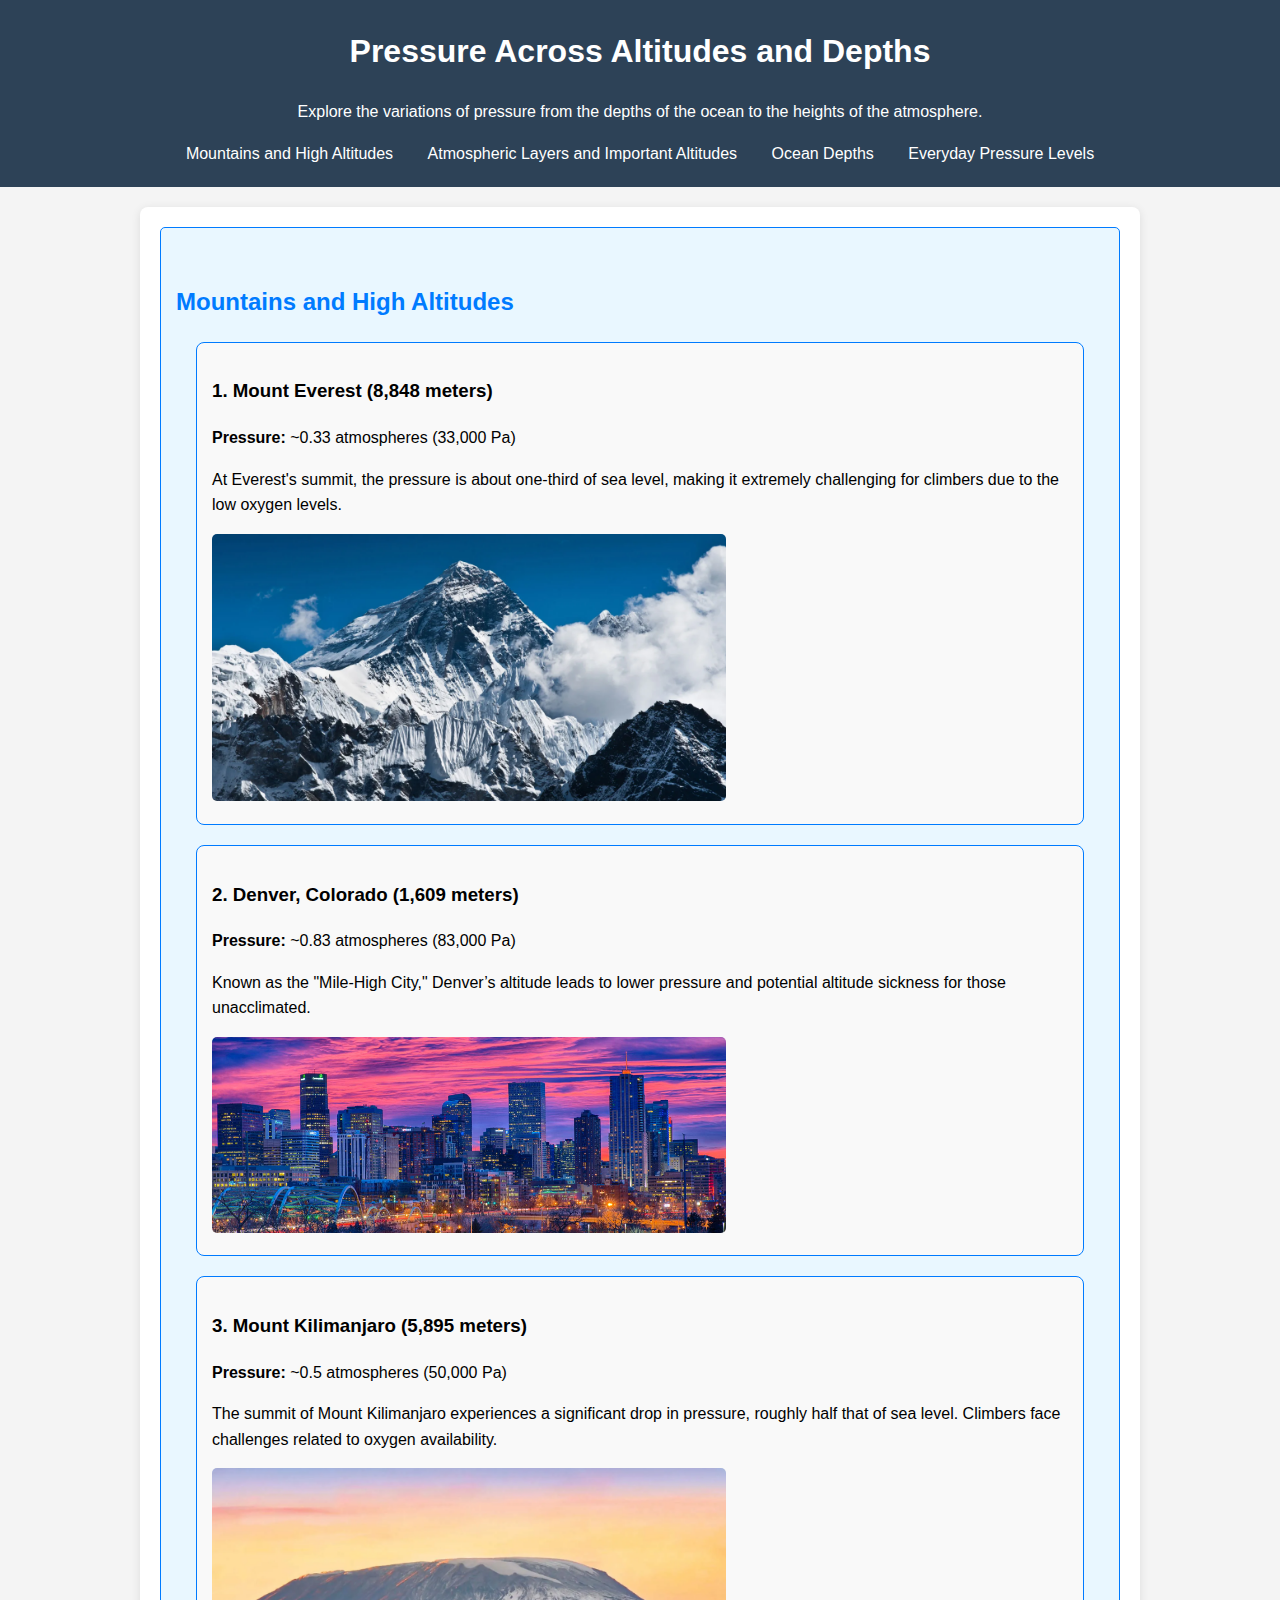
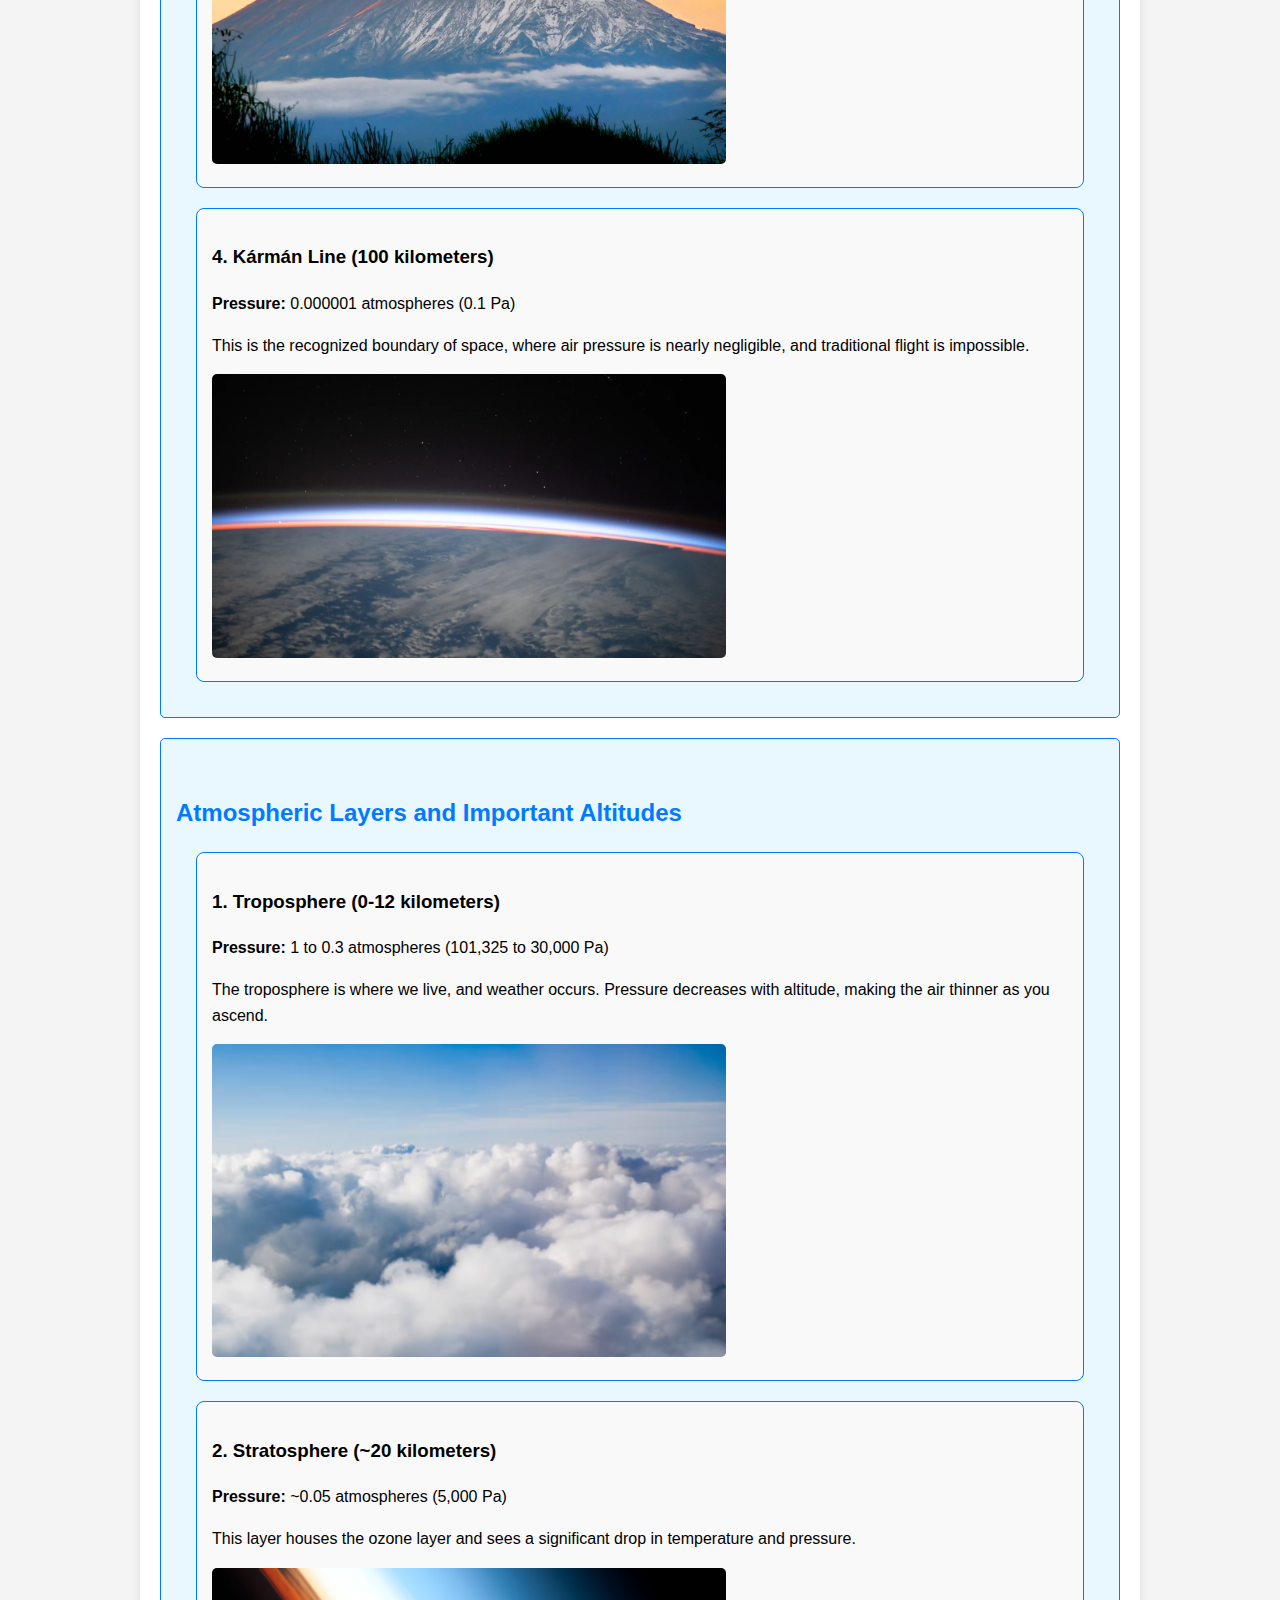
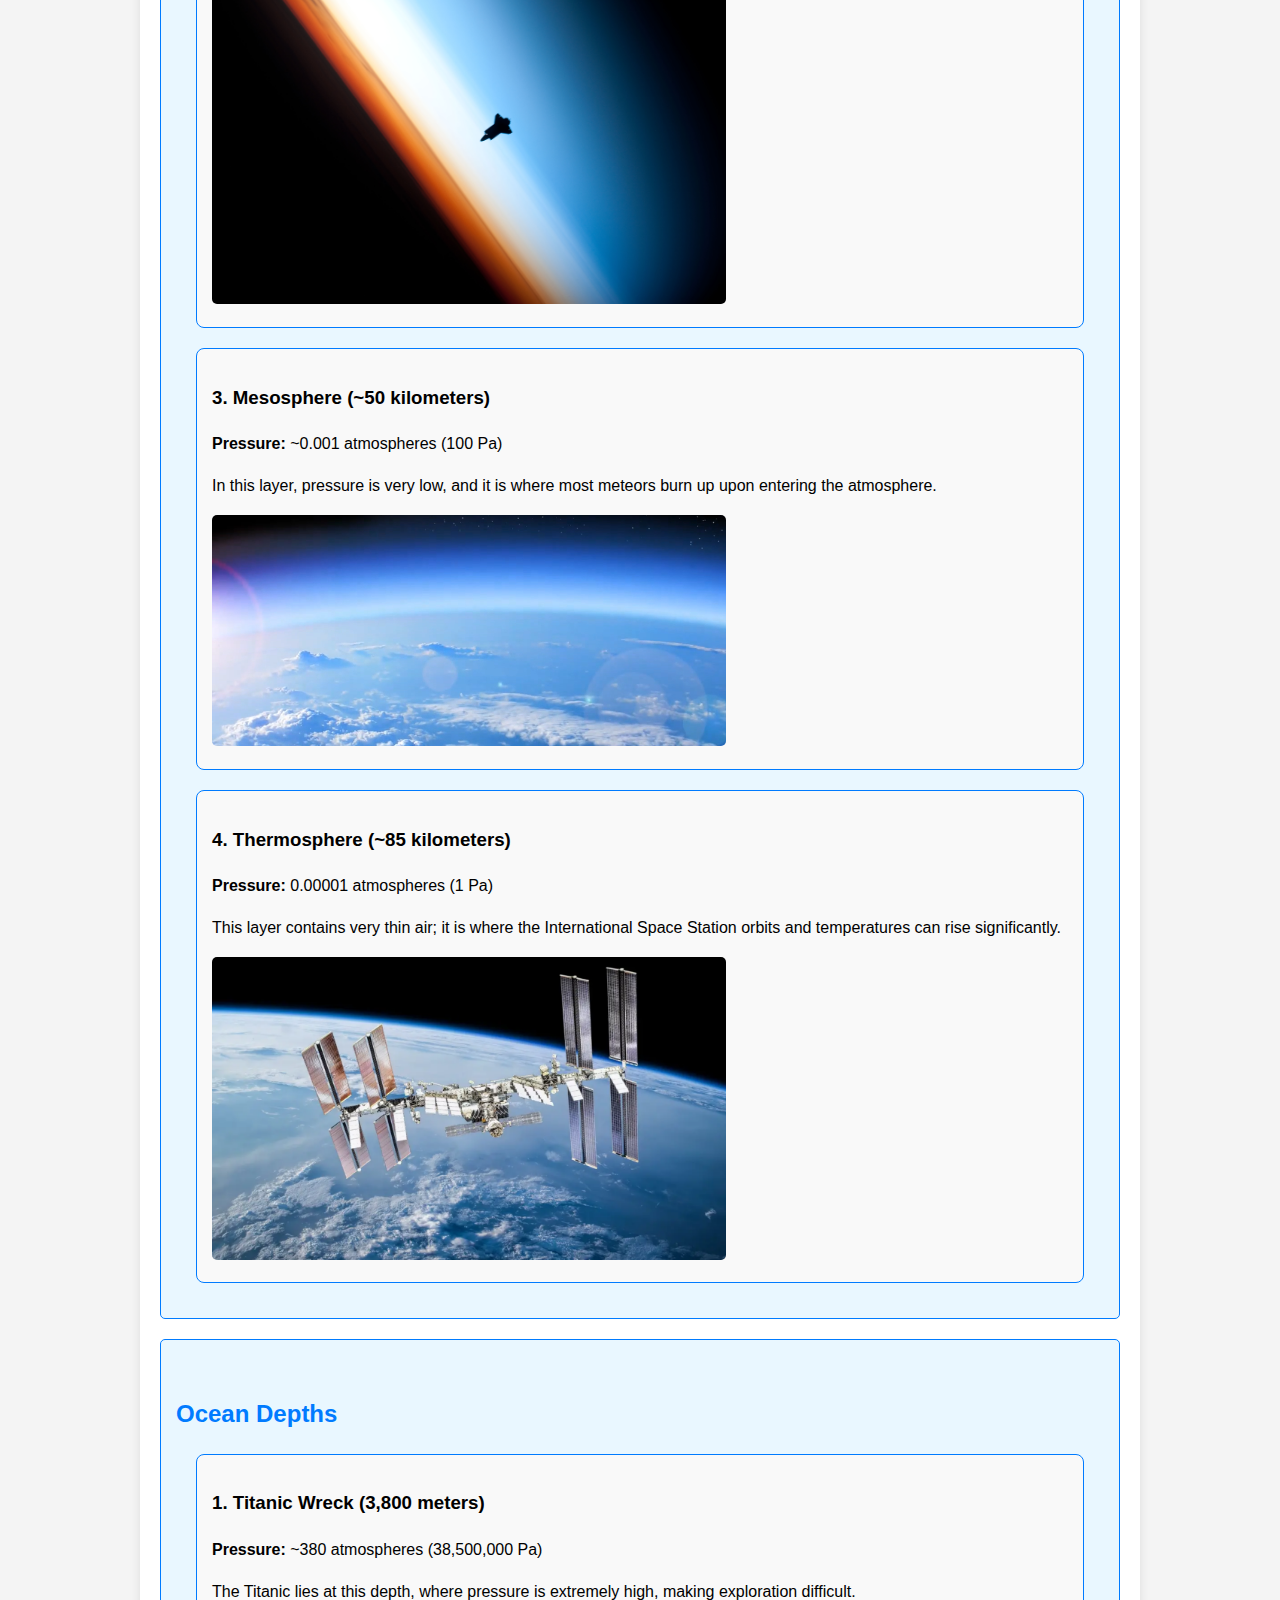
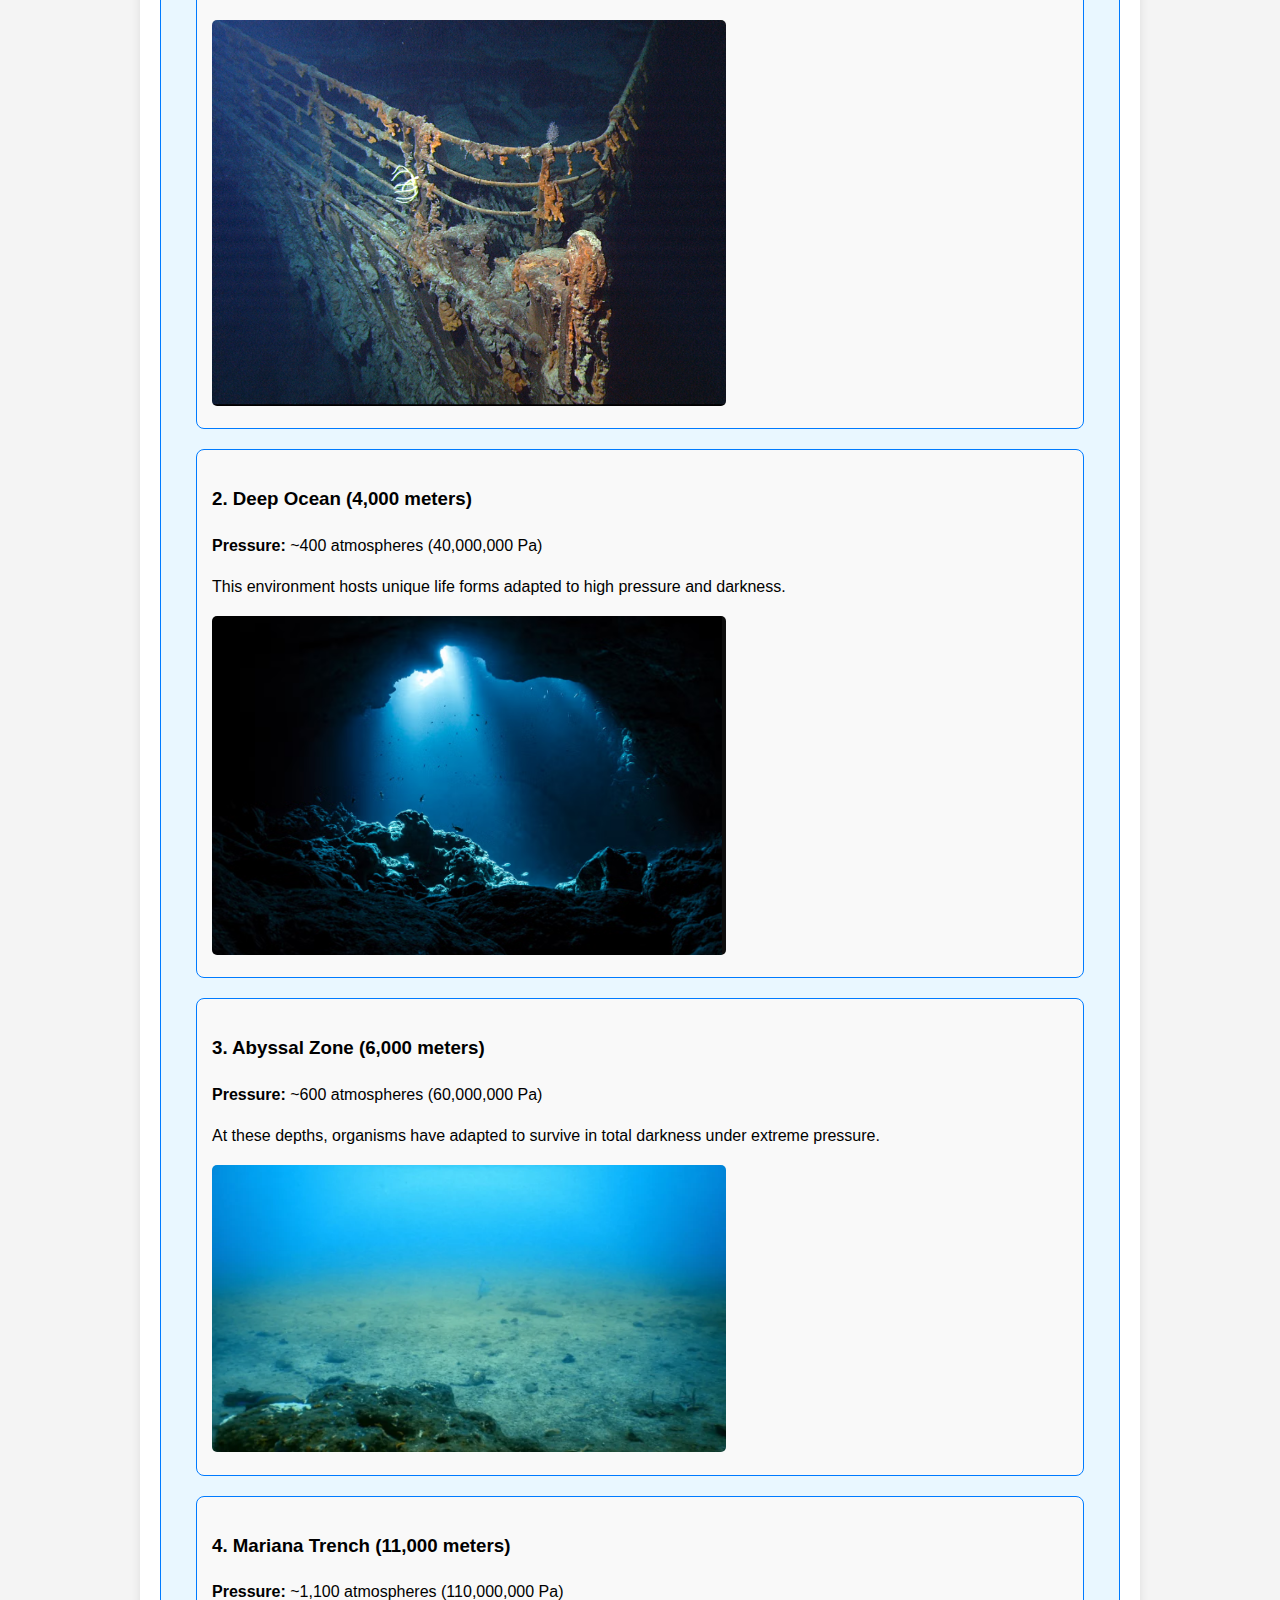
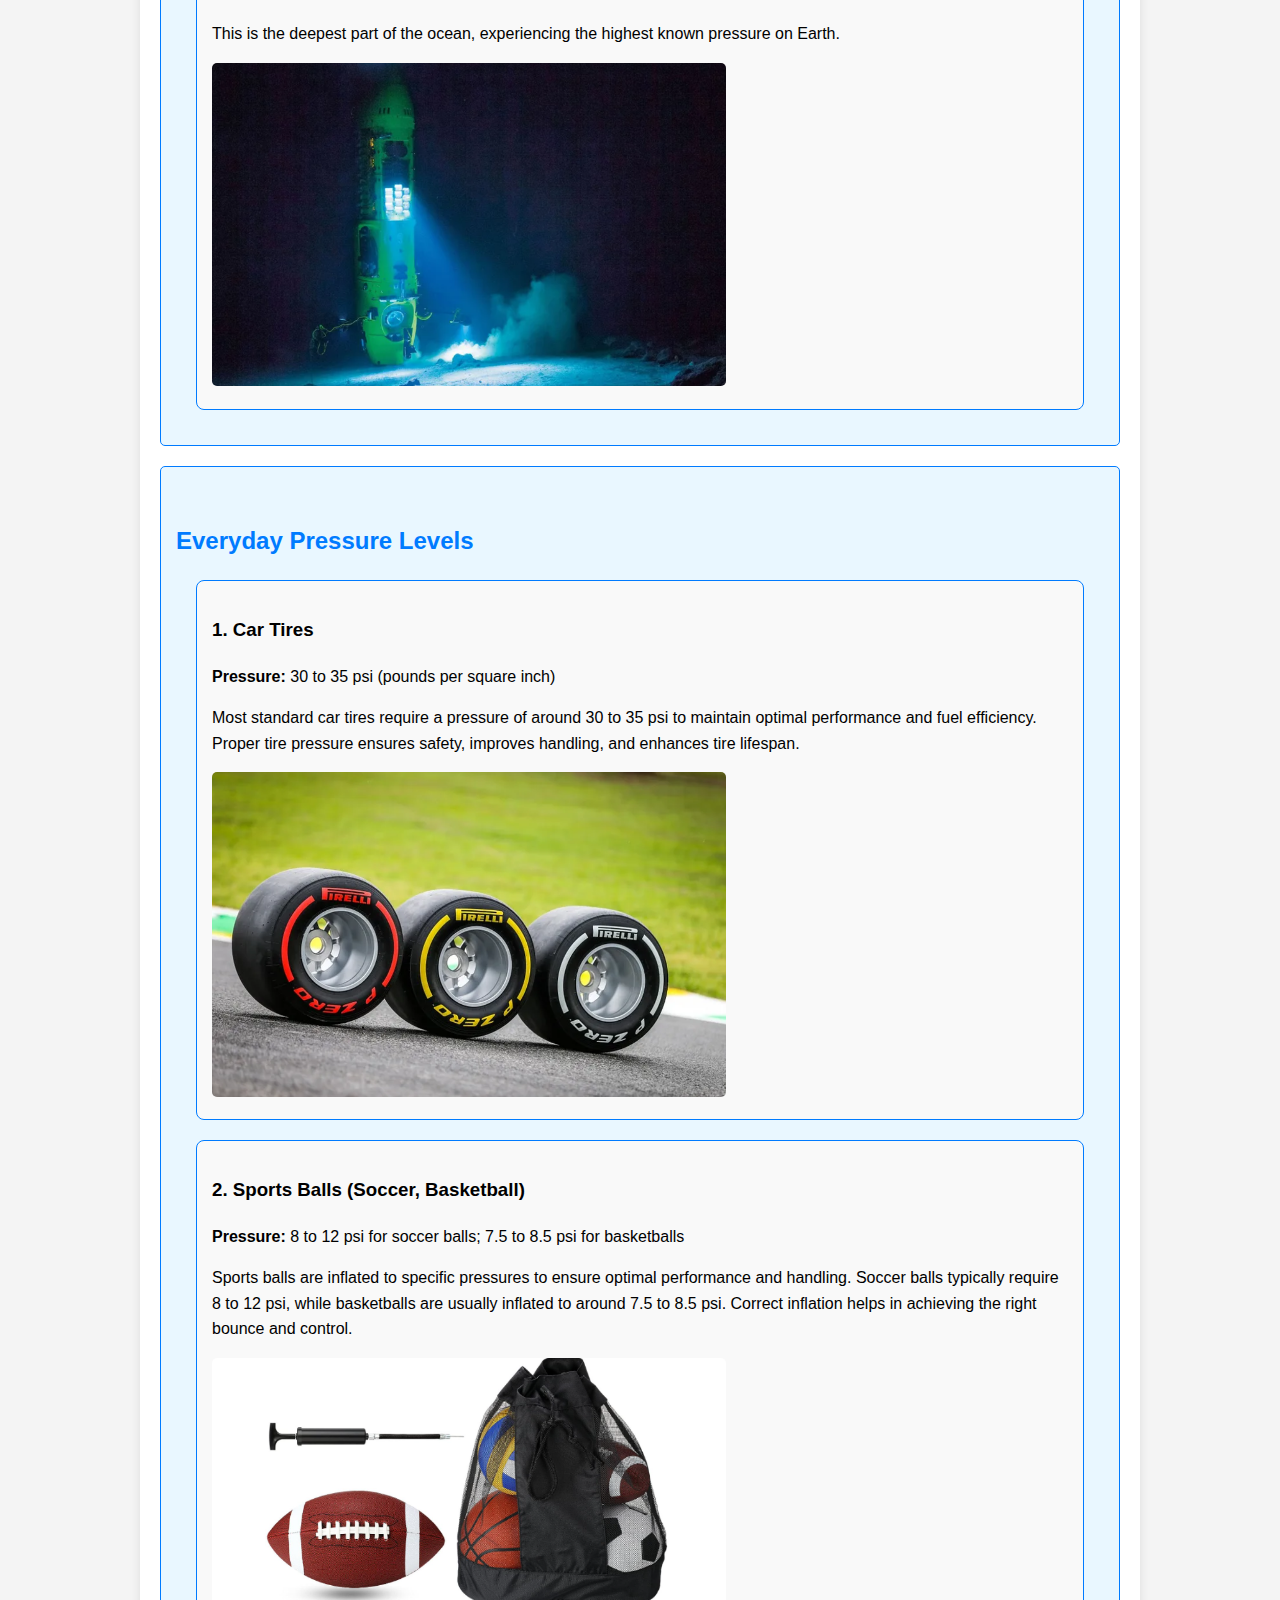
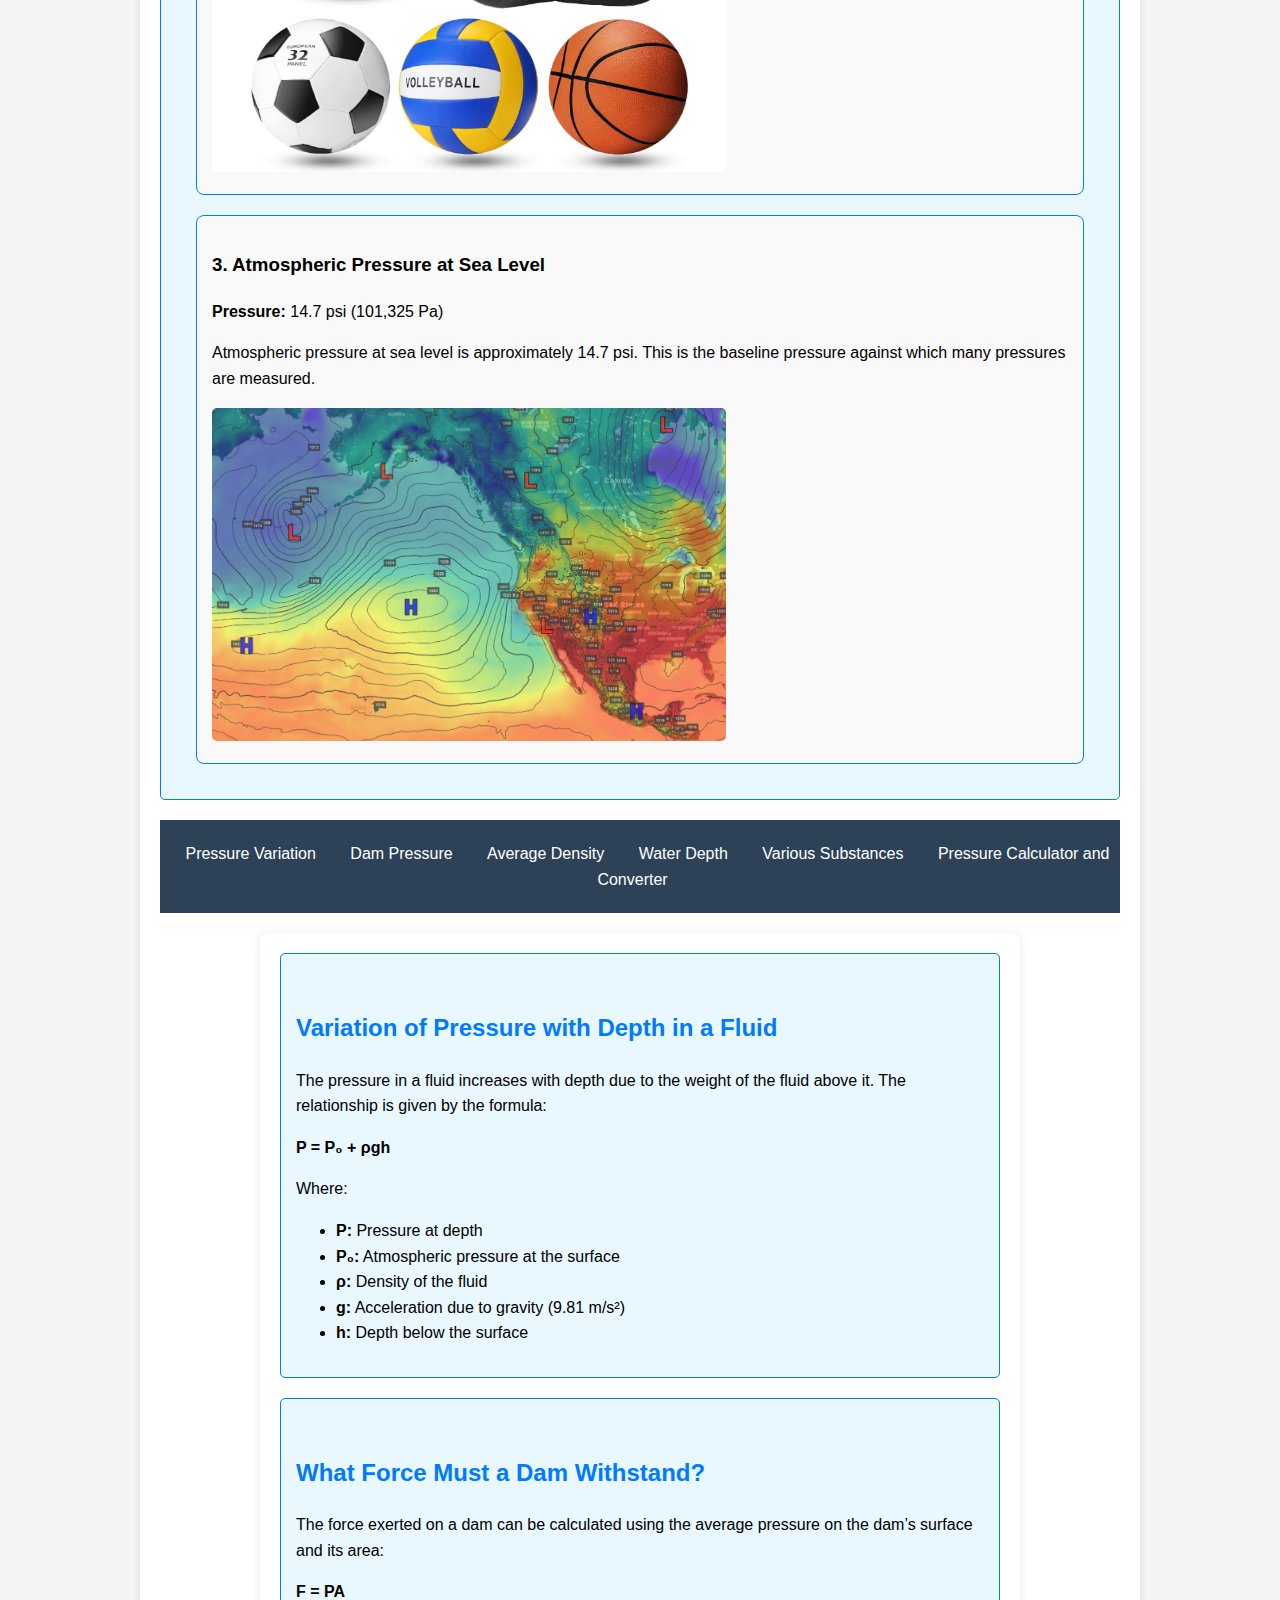
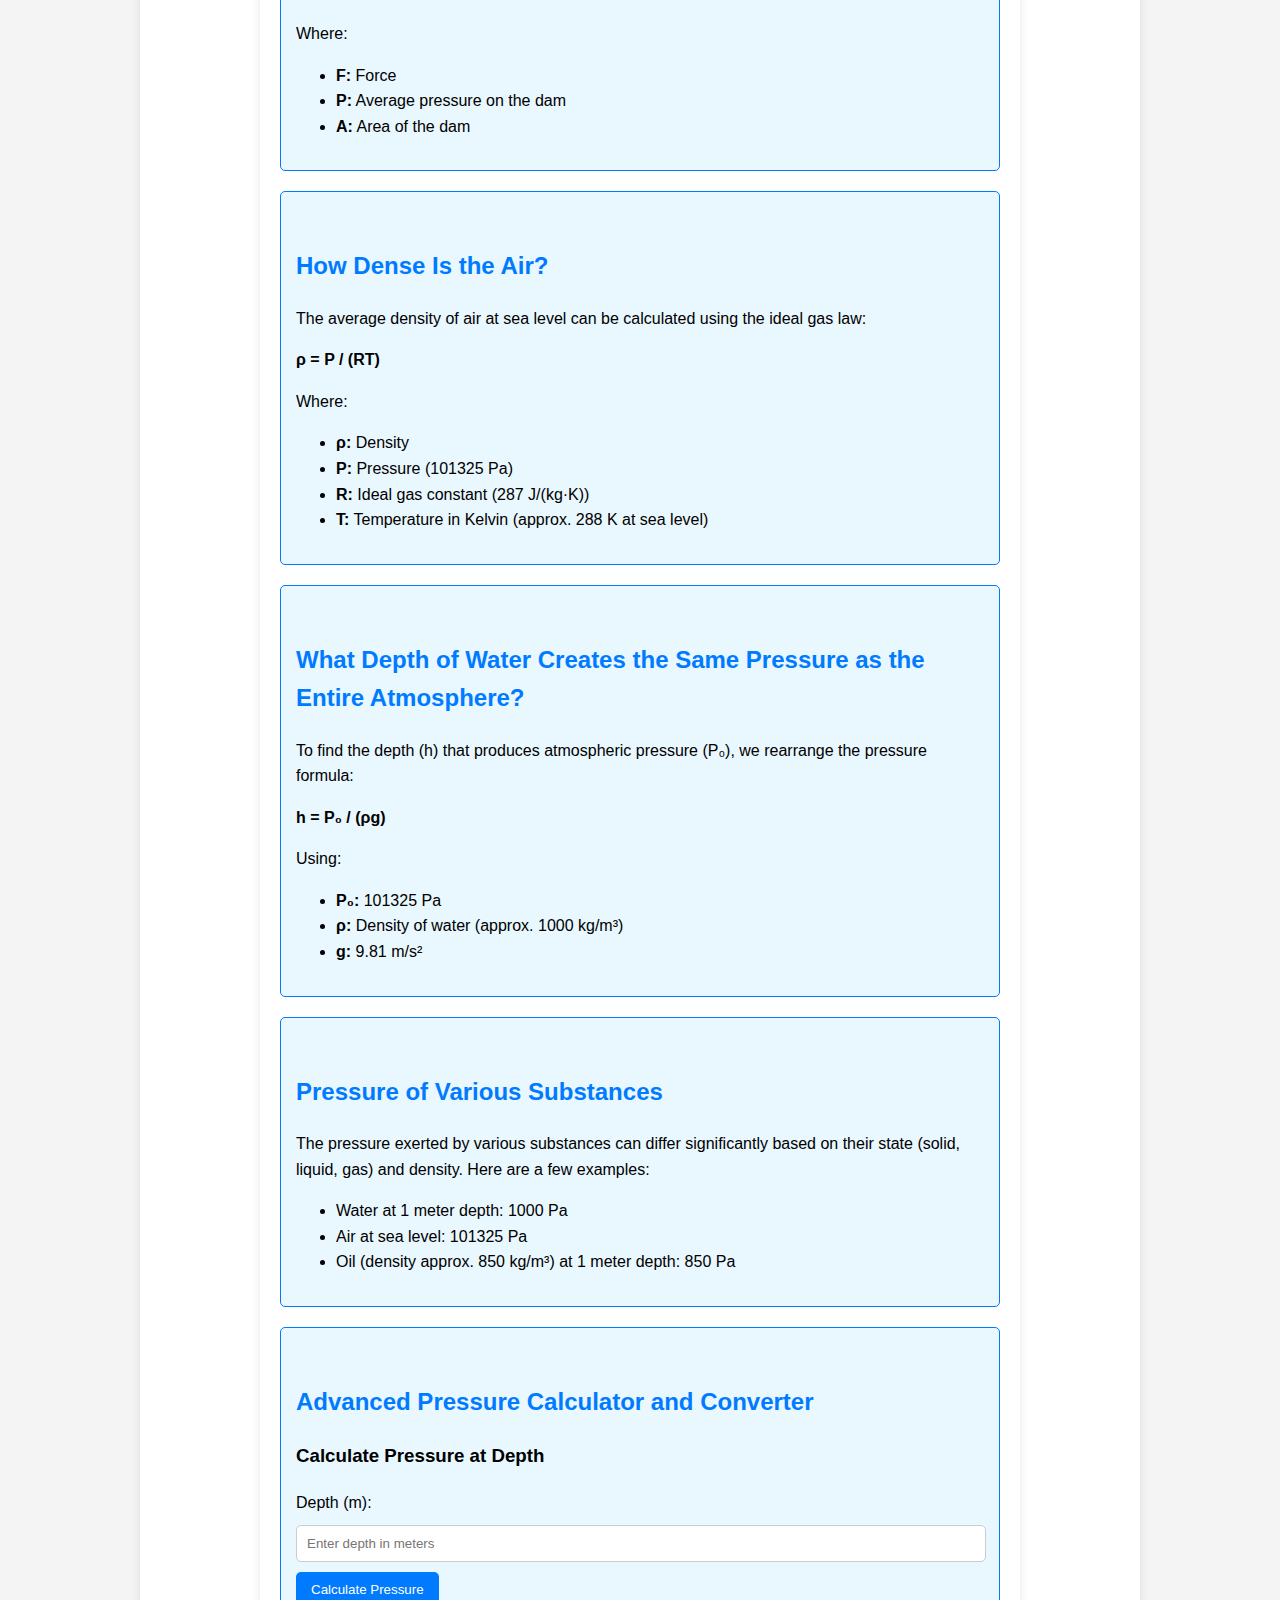
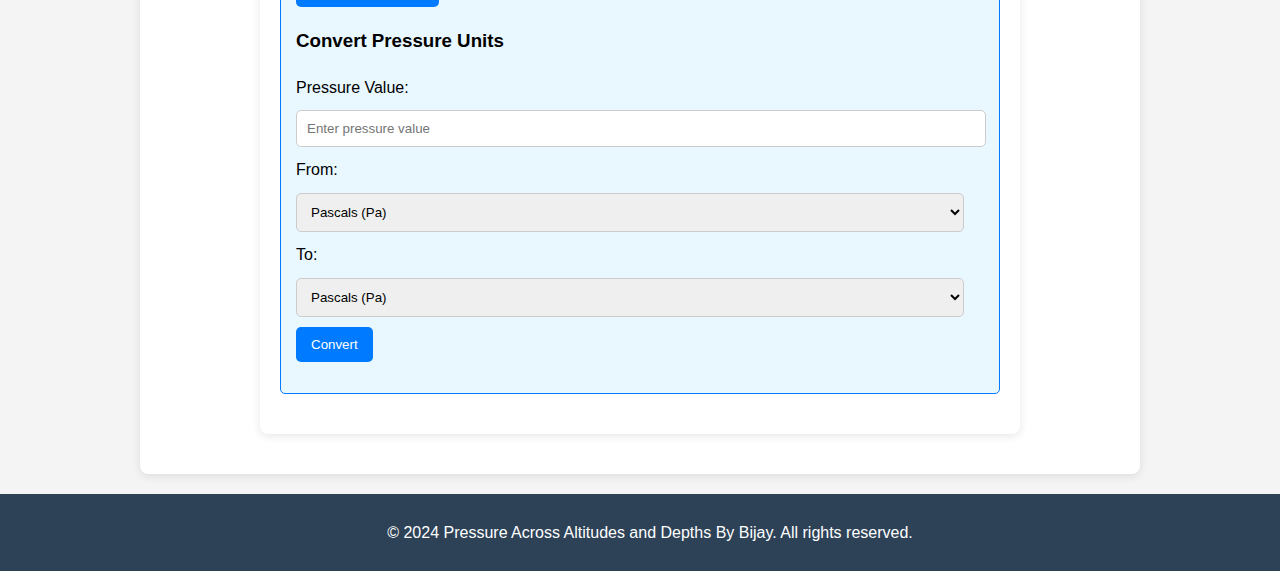
==== altitudes-and-abysses/index.html @ 73485607 "styled interface to align with the theme of atmospheric and oceanic exploration" ====
<!DOCTYPE html>
<html lang="en">
<head>
    <meta charset="UTF-8">
    <meta name="viewport" content="width=device-width, initial-scale=1.0">
    <title>Pressure Across Altitudes and Depths</title>
    <link rel="stylesheet" href="styles.css">
    <script src="script.js" defer></script>
</head>
<body>
    <header>
        <h1>Pressure Across Altitudes and Depths</h1>
        <p>Explore the variations of pressure from the depths of the ocean to the heights of the atmosphere.</p>
        <nav>
            <ul>
                <li><a href="#mountains-altitudes">Mountains and High Altitudes</a></li>
                <li><a href="#atmospheric-layers">Atmospheric Layers and Important Altitudes</a></li>
                <li><a href="#ocean-depths">Ocean Depths</a></li>
                <li><a href="#everyday-pressure">Everyday Pressure Levels</a></li>
            </ul>
        </nav>
    </header>
       
    <main>
        <!-- Mountains and High Altitudes Section -->
        <section id="mountains-altitudes" class="info-section">
            <h2>Mountains and High Altitudes</h2>
            
            <!-- Mount Everest -->
            <div class="pressure-point">
                <h3>1. Mount Everest (8,848 meters)</h3>
                <p><strong>Pressure:</strong> ~0.33 atmospheres (33,000 Pa)</p>
                <p>At Everest's summit, the pressure is about one-third of sea level, making it extremely challenging for climbers due to the low oxygen levels.</p>
                <img src="images/everest.png" alt="Mount Everest" class="responsive-img">
            </div>

            <!-- Denver, Colorado -->
            <div class="pressure-point">
                <h3>2. Denver, Colorado (1,609 meters)</h3>
                <p><strong>Pressure:</strong> ~0.83 atmospheres (83,000 Pa)</p>
                <p>Known as the "Mile-High City," Denver’s altitude leads to lower pressure and potential altitude sickness for those unacclimated.</p>
                <img src="images/denver.png" alt="Denver, Colorado" class="responsive-img">
            </div>

            <!-- Mount Kilimanjaro -->
            <div class="pressure-point">
                <h3>3. Mount Kilimanjaro (5,895 meters)</h3>
                <p><strong>Pressure:</strong> ~0.5 atmospheres (50,000 Pa)</p>
                <p>The summit of Mount Kilimanjaro experiences a significant drop in pressure, roughly half that of sea level. Climbers face challenges related to oxygen availability.</p>
                <img src="images/kilimanjaro.png" alt="Mount Kilimanjaro" class="responsive-img">
            </div>

            <!-- Kármán Line (Edge of Space) -->
            <div class="pressure-point">
                <h3>4. Kármán Line (100 kilometers)</h3>
                <p><strong>Pressure:</strong> 0.000001 atmospheres (0.1 Pa)</p>
                <p>This is the recognized boundary of space, where air pressure is nearly negligible, and traditional flight is impossible.</p>
                <img src="images/karman-line.png" alt="Kármán Line" class="responsive-img">
            </div>
        </section>

        <!-- Atmospheric Layers and Important Altitudes Section -->
        <section id="atmospheric-layers" class="info-section">
            <h2>Atmospheric Layers and Important Altitudes</h2>

            <!-- Troposphere -->
            <div class="pressure-point">
                <h3>1. Troposphere (0-12 kilometers)</h3>
                <p><strong>Pressure:</strong> 1 to 0.3 atmospheres (101,325 to 30,000 Pa)</p>
                <p>The troposphere is where we live, and weather occurs. Pressure decreases with altitude, making the air thinner as you ascend.</p>
                <img src="images/troposphere.png" alt="Troposphere" class="responsive-img">
            </div>

            <!-- Stratosphere -->
            <div class="pressure-point">
                <h3>2. Stratosphere (~20 kilometers)</h3>
                <p><strong>Pressure:</strong> ~0.05 atmospheres (5,000 Pa)</p>
                <p>This layer houses the ozone layer and sees a significant drop in temperature and pressure.</p>
                <img src="images/stratosphere.png" alt="Stratosphere" class="responsive-img">
            </div>

            <!-- Mesosphere -->
            <div class="pressure-point">
                <h3>3. Mesosphere (~50 kilometers)</h3>
                <p><strong>Pressure:</strong> ~0.001 atmospheres (100 Pa)</p>
                <p>In this layer, pressure is very low, and it is where most meteors burn up upon entering the atmosphere.</p>
                <img src="images/mesosphere.png" alt="Mesosphere" class="responsive-img">
            </div>

            <!-- Thermosphere -->
            <div class="pressure-point">
                <h3>4. Thermosphere (~85 kilometers)</h3>
                <p><strong>Pressure:</strong> 0.00001 atmospheres (1 Pa)</p>
                <p>This layer contains very thin air; it is where the International Space Station orbits and temperatures can rise significantly.</p>
                <img src="images/thermosphere.png" alt="Thermosphere" class="responsive-img">
            </div>
        </section>

        <!-- Ocean Depths Section -->
        <section id="ocean-depths" class="info-section">
            <h2>Ocean Depths</h2>

            <!-- Titanic Wreck -->
            <div class="pressure-point">
                <h3>1. Titanic Wreck (3,800 meters)</h3>
                <p><strong>Pressure:</strong> ~380 atmospheres (38,500,000 Pa)</p>
                <p>The Titanic lies at this depth, where pressure is extremely high, making exploration difficult.</p>
                <img src="images/titanic.png" alt="Titanic Wreck" class="responsive-img">
            </div>

            <!-- Deep Ocean (Abyssal Zone) -->
            <div class="pressure-point">
                <h3>2. Deep Ocean (4,000 meters)</h3>
                <p><strong>Pressure:</strong> ~400 atmospheres (40,000,000 Pa)</p>
                <p>This environment hosts unique life forms adapted to high pressure and darkness.</p>
                <img src="images/deep-ocean.png" alt="Deep Ocean" class="responsive-img">
            </div>

            <!-- Abyssal Zone -->
            <div class="pressure-point">
                <h3>3. Abyssal Zone (6,000 meters)</h3>
                <p><strong>Pressure:</strong> ~600 atmospheres (60,000,000 Pa)</p>
                <p>At these depths, organisms have adapted to survive in total darkness under extreme pressure.</p>
                <img src="images/abyssal-zone.png" alt="Abyssal Zone" class="responsive-img">
            </div>

            <!-- Mariana Trench -->
            <div class="pressure-point">
                <h3>4. Mariana Trench (11,000 meters)</h3>
                <p><strong>Pressure:</strong> ~1,100 atmospheres (110,000,000 Pa)</p>
                <p>This is the deepest part of the ocean, experiencing the highest known pressure on Earth.</p>
                <img src="images/mariana-trench.png" alt="Mariana Trench" class="responsive-img">
            </div>
        </section>

         <!-- Everyday Pressure Levels Section -->
         <section id="everyday-pressure" class="info-section">
            <h2>Everyday Pressure Levels</h2>

            <!-- Car Tires -->
            <div class="pressure-point">
                <h3>1. Car Tires</h3>
                <p><strong>Pressure:</strong> 30 to 35 psi (pounds per square inch)</p>
                <p>Most standard car tires require a pressure of around 30 to 35 psi to maintain optimal performance and fuel efficiency. Proper tire pressure ensures safety, improves handling, and enhances tire lifespan.</p>
                <img src="images/car-tire.png" alt="Car Tire" class="responsive-img">
            </div>

            <!-- Sports Balls -->
            <div class="pressure-point">
                <h3>2. Sports Balls (Soccer, Basketball)</h3>
                <p><strong>Pressure:</strong> 8 to 12 psi for soccer balls; 7.5 to 8.5 psi for basketballs</p>
                <p>Sports balls are inflated to specific pressures to ensure optimal performance and handling. Soccer balls typically require 8 to 12 psi, while basketballs are usually inflated to around 7.5 to 8.5 psi. Correct inflation helps in achieving the right bounce and control.</p>
                <img src="images/sports-ball.png" alt="Sports Balls" class="responsive-img">
            </div>

            <!-- Atmospheric Pressure at Sea Level -->
            <div class="pressure-point">
                <h3>3. Atmospheric Pressure at Sea Level</h3>
                <p><strong>Pressure:</strong> 14.7 psi (101,325 Pa)</p>
                <p>Atmospheric pressure at sea level is approximately 14.7 psi. This is the baseline pressure against which many pressures are measured.</p>
                <img src="images/atmospheric-pressure.png" alt="Atmospheric Pressure" class="responsive-img">
            </div>
        </section>

        <header>
            <nav>
                <ul>
                    <li><a href="#pressure-variation">Pressure Variation</a></li>
                    <li><a href="#dam-pressure">Dam Pressure</a></li>
                    <li><a href="#average-density">Average Density</a></li>
                    <li><a href="#water-depth">Water Depth</a></li>
                    <li><a href="#various-substances">Various Substances</a></li>
                    <li><a href="#calculator">Pressure Calculator and Converter</a></li>
                </ul>
            </nav>
        </header>
<main>
            <!-- Variation of Pressure with Depth in a Fluid -->
            <section id="pressure-variation" class="pressure-section">
                <h2>Variation of Pressure with Depth in a Fluid</h2>
                <p>The pressure in a fluid increases with depth due to the weight of the fluid above it. The relationship is given by the formula:</p>
                <p><strong>P = P₀ + ρgh</strong></p>
                <p>Where:</p>
                <ul>
                    <li><strong>P:</strong> Pressure at depth</li>
                    <li><strong>P₀:</strong> Atmospheric pressure at the surface</li>
                    <li><strong>ρ:</strong> Density of the fluid</li>
                    <li><strong>g:</strong> Acceleration due to gravity (9.81 m/s²)</li>
                    <li><strong>h:</strong> Depth below the surface</li>
                </ul>
            </section>
    
            <!-- Calculating the Average Pressure and Force Exerted -->
            <section id="dam-pressure" class="info-section">
                <h2>What Force Must a Dam Withstand?</h2>
                <p>The force exerted on a dam can be calculated using the average pressure on the dam’s surface and its area:</p>
                <p><strong>F = PA</strong></p>
                <p>Where:</p>
                <ul>
                    <li><strong>F:</strong> Force</li>
                    <li><strong>P:</strong> Average pressure on the dam</li>
                    <li><strong>A:</strong> Area of the dam</li>
                </ul>
            </section>
    
            <!-- Calculating Average Density -->
            <section id="average-density" class="pressure-section">
                <h2>How Dense Is the Air?</h2>
                <p>The average density of air at sea level can be calculated using the ideal gas law:</p>
                <p><strong>ρ = P / (RT)</strong></p>
                <p>Where:</p>
                <ul>
                    <li><strong>ρ:</strong> Density</li>
                    <li><strong>P:</strong> Pressure (101325 Pa)</li>
                    <li><strong>R:</strong> Ideal gas constant (287 J/(kg·K))</li>
                    <li><strong>T:</strong> Temperature in Kelvin (approx. 288 K at sea level)</li>
                </ul>
            </section>
    
            <!-- Calculating Depth Below the Surface of Water -->
            <section id="water-depth" class="pressure-section">
                <h2>What Depth of Water Creates the Same Pressure as the Entire Atmosphere?</h2>
                <p>To find the depth (h) that produces atmospheric pressure (P₀), we rearrange the pressure formula:</p>
                <p><strong>h = P₀ / (ρg)</strong></p>
                <p>Using:</p>
                <ul>
                    <li><strong>P₀:</strong> 101325 Pa</li>
                    <li><strong>ρ:</strong> Density of water (approx. 1000 kg/m³)</li>
                    <li><strong>g:</strong> 9.81 m/s²</li>
                </ul>
            </section>
    
            <!-- Pressure of Various Substances -->
            <section id="various-substances" class="pressure-section">
                <h2>Pressure of Various Substances</h2>
                <p>The pressure exerted by various substances can differ significantly based on their state (solid, liquid, gas) and density. Here are a few examples:</p>
                <ul>
                    <li>Water at 1 meter depth: 1000 Pa</li>
                    <li>Air at sea level: 101325 Pa</li>
                    <li>Oil (density approx. 850 kg/m³) at 1 meter depth: 850 Pa</li>
                </ul>
            </section>

            <section id="calculator" class="info-section">
                <h2>Advanced Pressure Calculator and Converter</h2>
                <div>
                    <h3>Calculate Pressure at Depth</h3>
                    <label for="depth">Depth (m):</label>
                    <input type="number" id="depth" placeholder="Enter depth in meters">
                    <button id="calculate-pressure">Calculate Pressure</button>
                    <p id="pressure-result"></p>
                </div>
    
                <div>
                    <h3>Convert Pressure Units</h3>
                    <label for="pressure-value">Pressure Value:</label>
                    <input type="number" id="pressure-value" placeholder="Enter pressure value">
                    
                    <label for="from-unit">From:</label>
                    <select id="from-unit">
                        <option value="Pa">Pascals (Pa)</option>
                        <option value="kPa">Kilopascals (kPa)</option>
                        <option value="atm">Atmospheres (atm)</option>
                        <option value="psi">Pounds per square inch (psi)</option>
                    </select>
    
                    <label for="to-unit">To:</label>
                    <select id="to-unit">
                        <option value="Pa">Pascals (Pa)</option>
                        <option value="kPa">Kilopascals (kPa)</option>
                        <option value="atm">Atmospheres (atm)</option>
                        <option value="psi">Pounds per square inch (psi)</option>
                    </select>
    
                    <button id="convert-pressure">Convert</button>
                    <p id="conversion-result"></p>
                </div>
            </section>
        </main>
    
        </main>

    </main>

    <footer>
        <p>&copy; 2024 Pressure Across Altitudes and Depths By Bijay. All rights reserved.</p>
    </footer>
</body>
</html>
---- altitudes-and-abysses/styles.css ----
body {
font-family: Arial, sans-serif;
line-height: 1.6;
margin: 0;
padding: 0;
background-color: #f4f4f4;
}

header {
background: #2d4257;
color: #fff;
padding: 5px 0;
text-align: center;
}

nav ul {
list-style: none;
padding: 0;
}

nav ul li {
display: inline;
margin: 0 15px;
}

nav ul li a {
color: #fff;
text-decoration: none;
}

nav ul li a:hover {
text-decoration: underline;
}

h2 {
    margin-top: 40px;
}

main {
    width: 75%;
    margin: 20px auto;
    padding: 20px;
    background: #fff;
    border-radius: 8px;
    box-shadow: 0 2px 10px rgba(0, 0, 0, 0.1);
}

.info-section {
    margin-bottom: 20px;
    padding: 15px;
    border: 1px solid #007bff;
    border-radius: 5px;
    background: #e9f7ff;
}

.info-section h2 {
    color: #007bff;
}

.pressure-section {
    margin-bottom: 20px;
    padding: 15px;
    border: 1px solid #007bff;
    border-radius: 5px;
    background: #e9f7ff;
}

.pressure-section h2 {
    color: #007bff;
}

.pressure-point {
    margin: 20px;
    border: 1px solid #007BFF;
    padding: 15px;
    border-radius: 8px;
    background-color: #f9f9f9;
}

.responsive-img {
    max-width: 60%;
    height: auto;
    border-radius: 5px;
}

/* New styles for the calculator section */
input[type="number"], select {
    width: calc(100% - 20px);
    padding: 10px;
    margin: 10px 0;
    border: 1px solid #ccc;
    border-radius: 5px;
}

button {
    background-color: #007bff;
    color: white;
    border: none;
    padding: 10px 15px;
    border-radius: 5px;
    cursor: pointer;
}

button:hover {
    background-color: #0056b3;
}

#pressure-result, #conversion-result {
    margin-top: 10px;
    font-weight: bold;
}

footer {
    background-color: #2d4257;
    color: white;
    text-align: center;
    padding: 10px;
    position: relative;
    bottom: 0;
    width: 100%;
}

@media (max-width: 600px) {
    nav ul li {
        display: block;
        margin: 10px 0;
    }
}
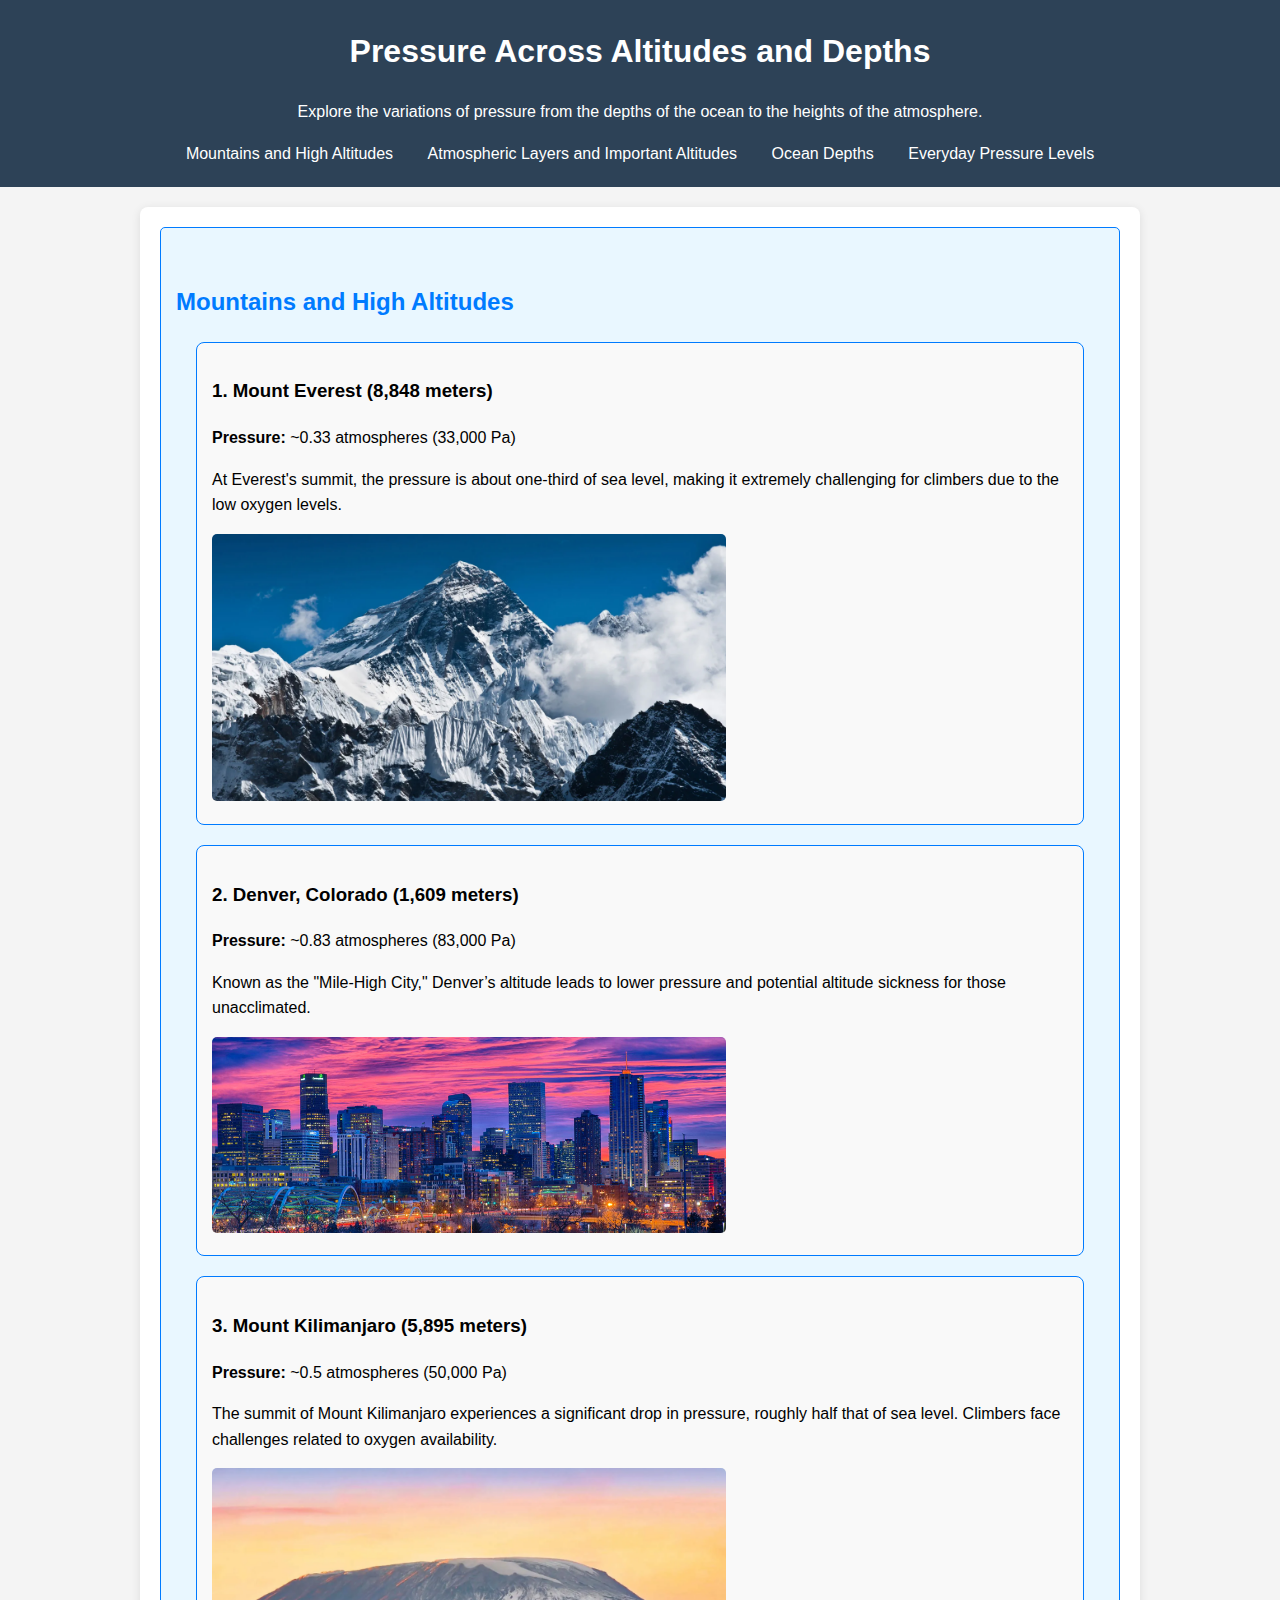
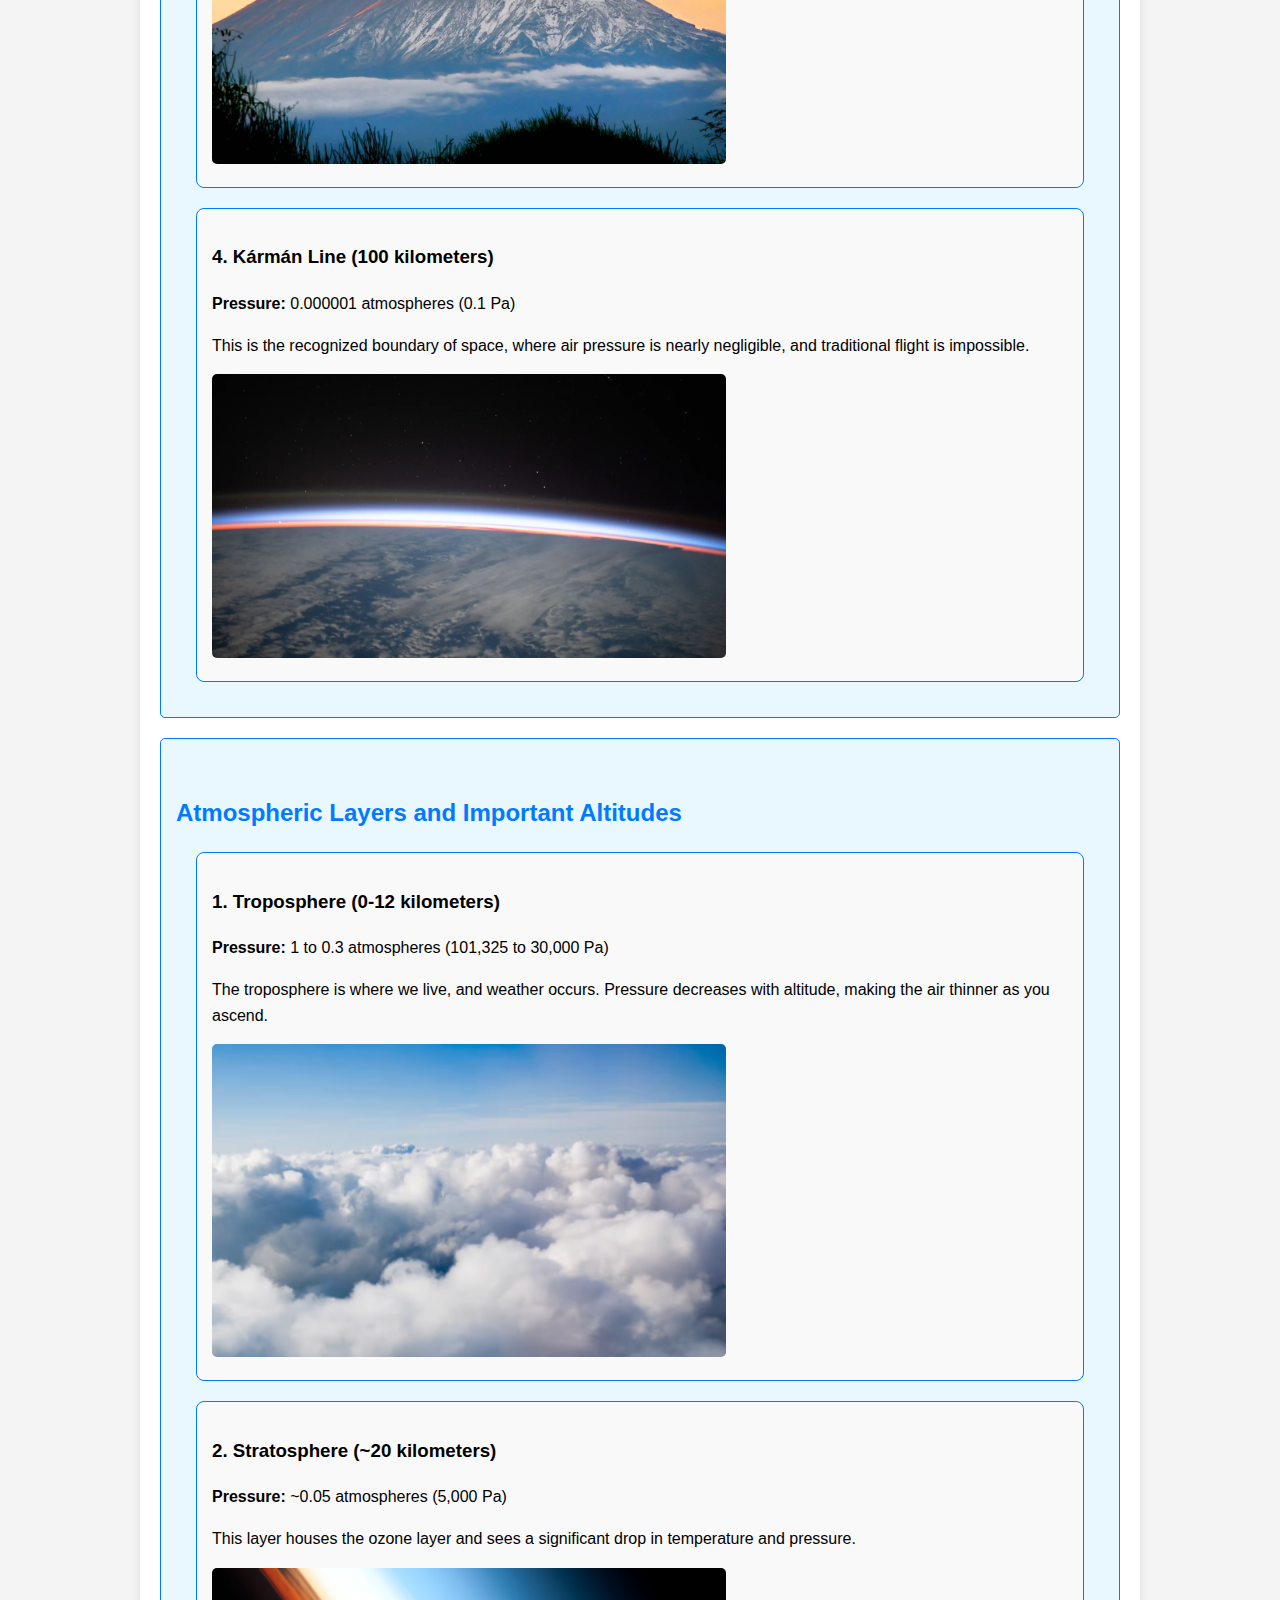
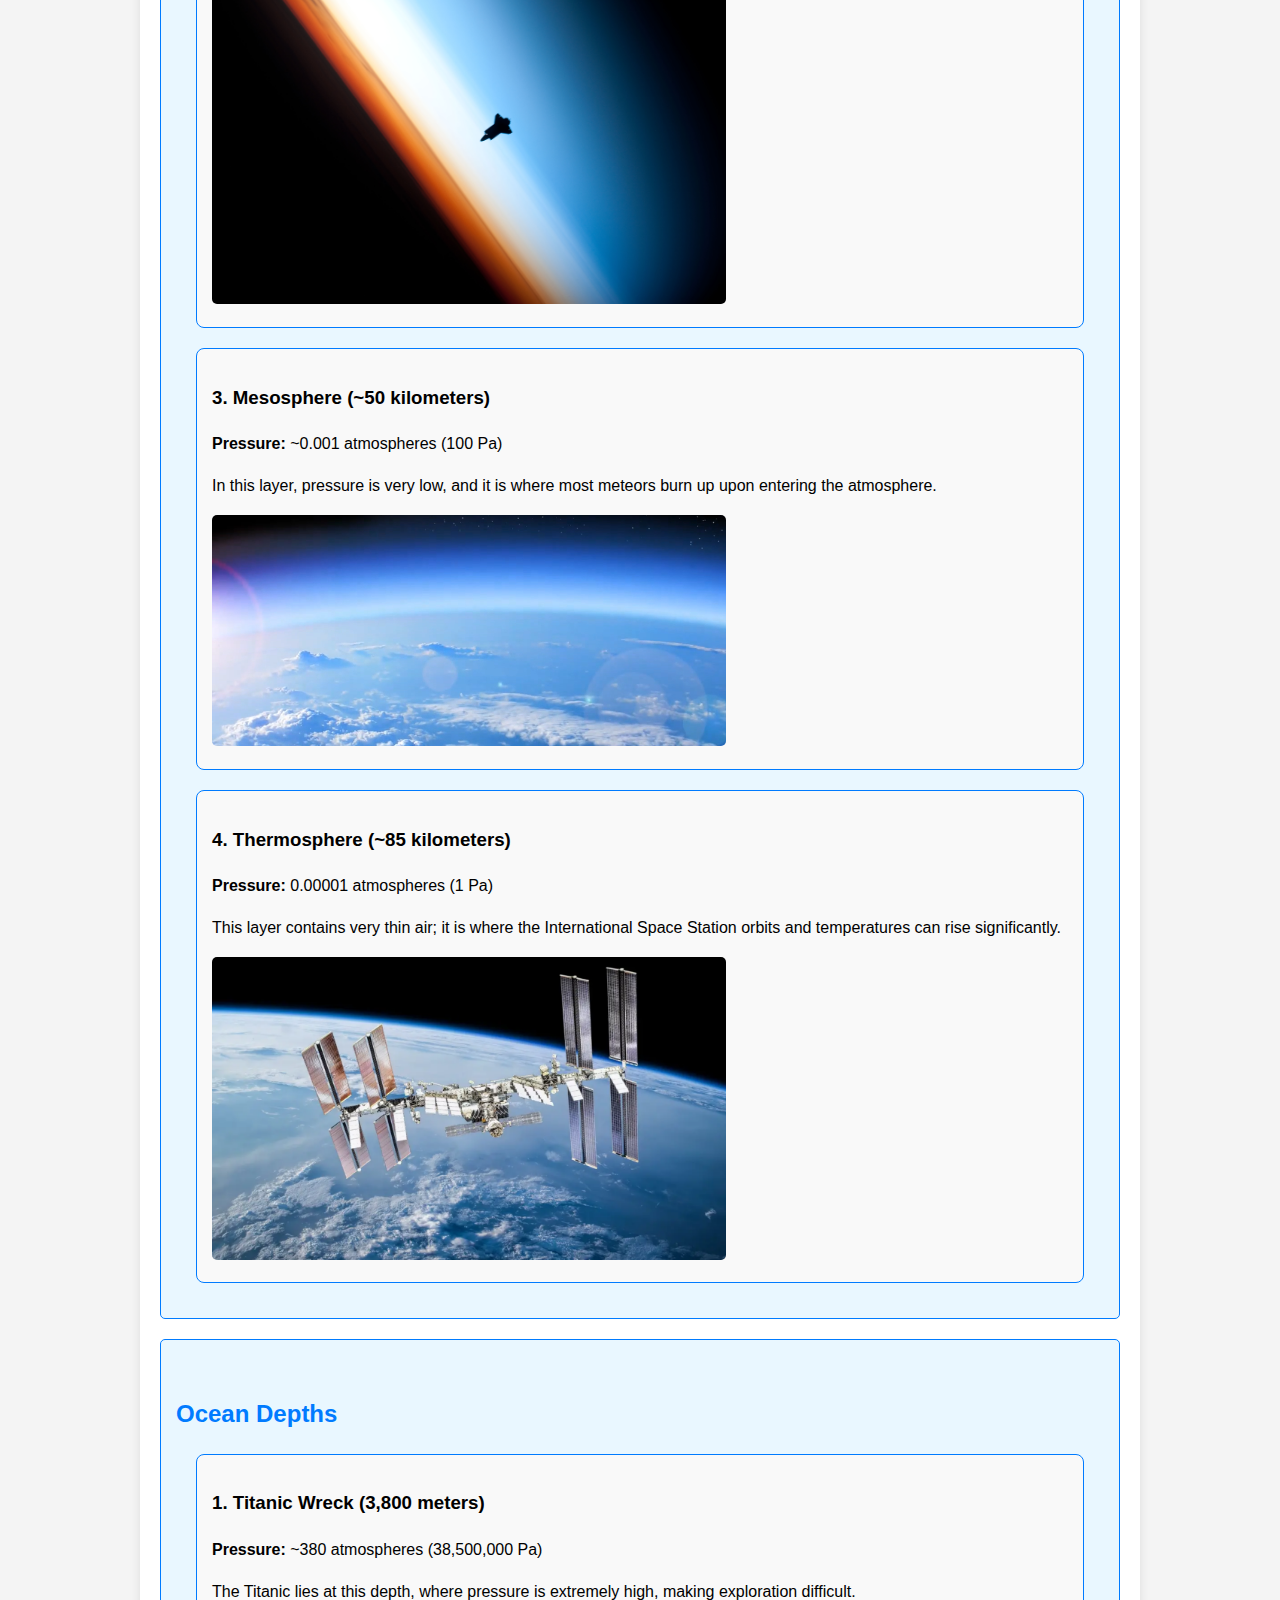
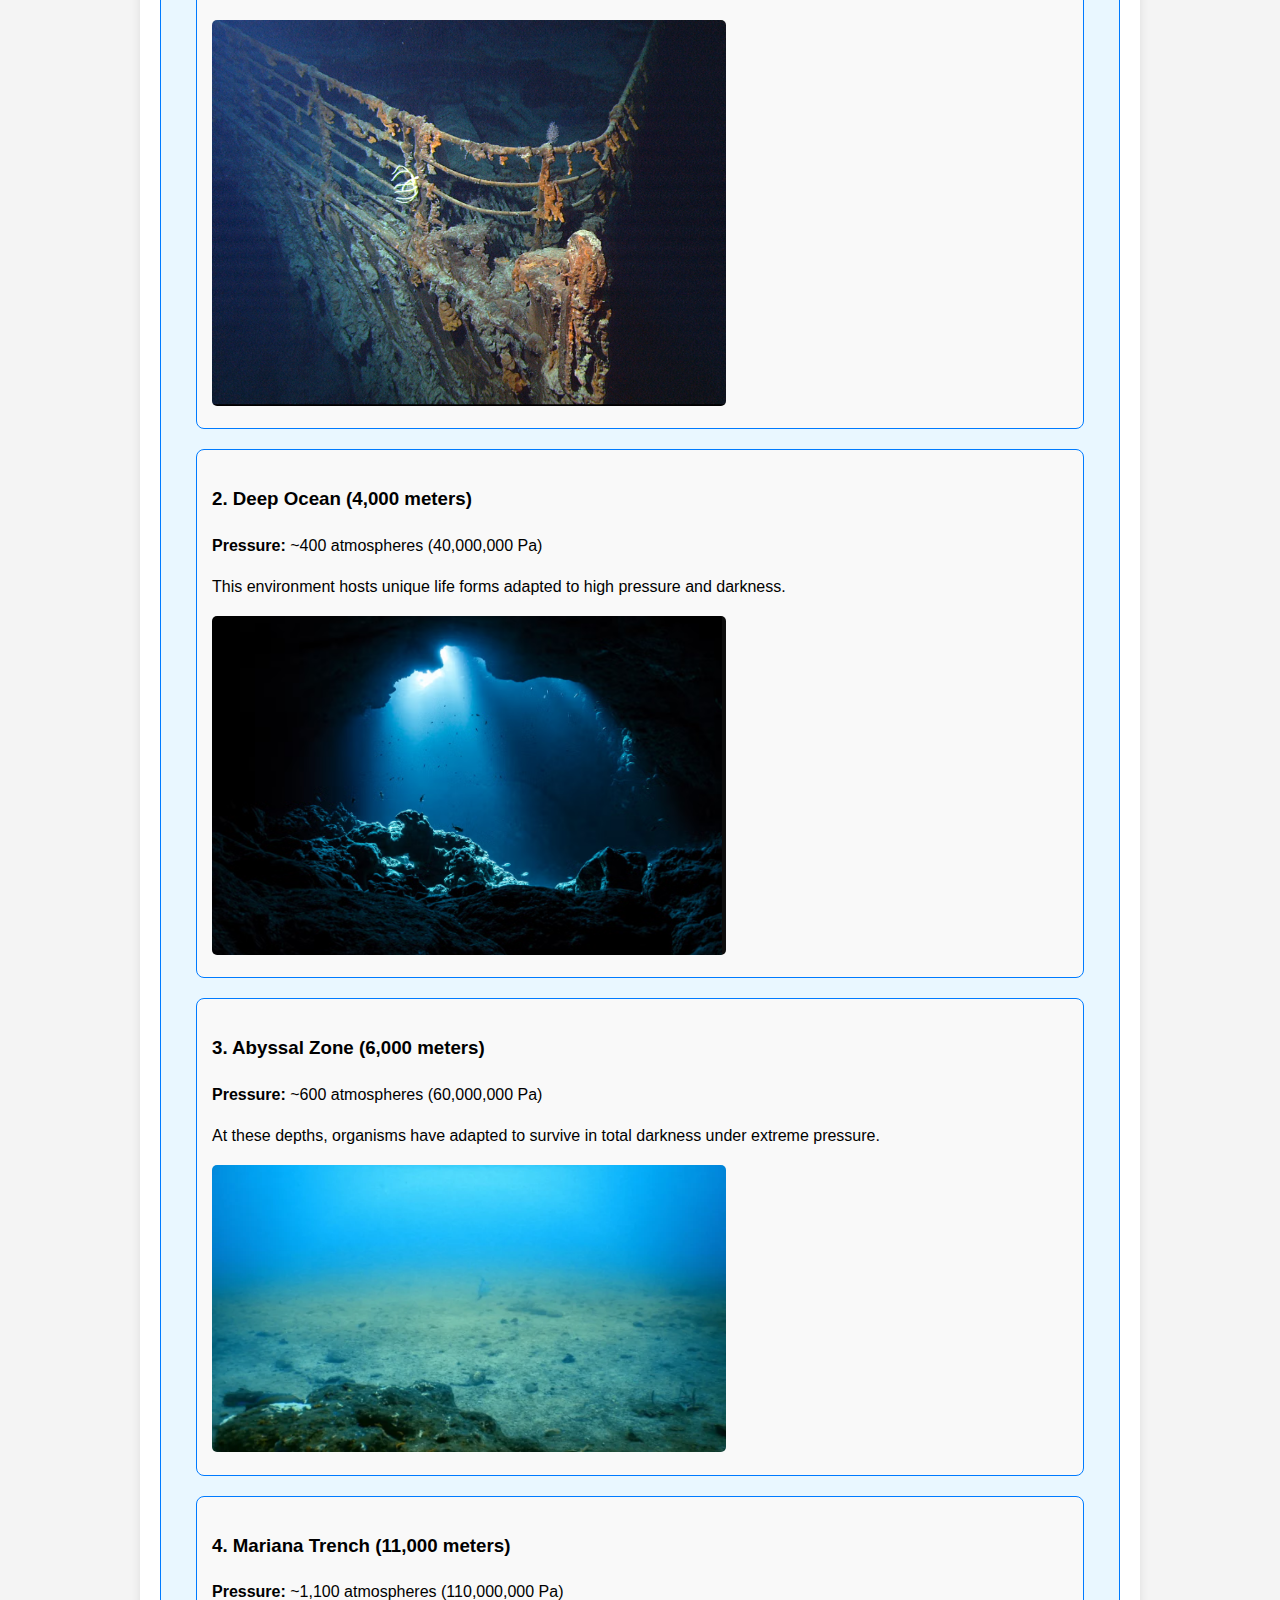
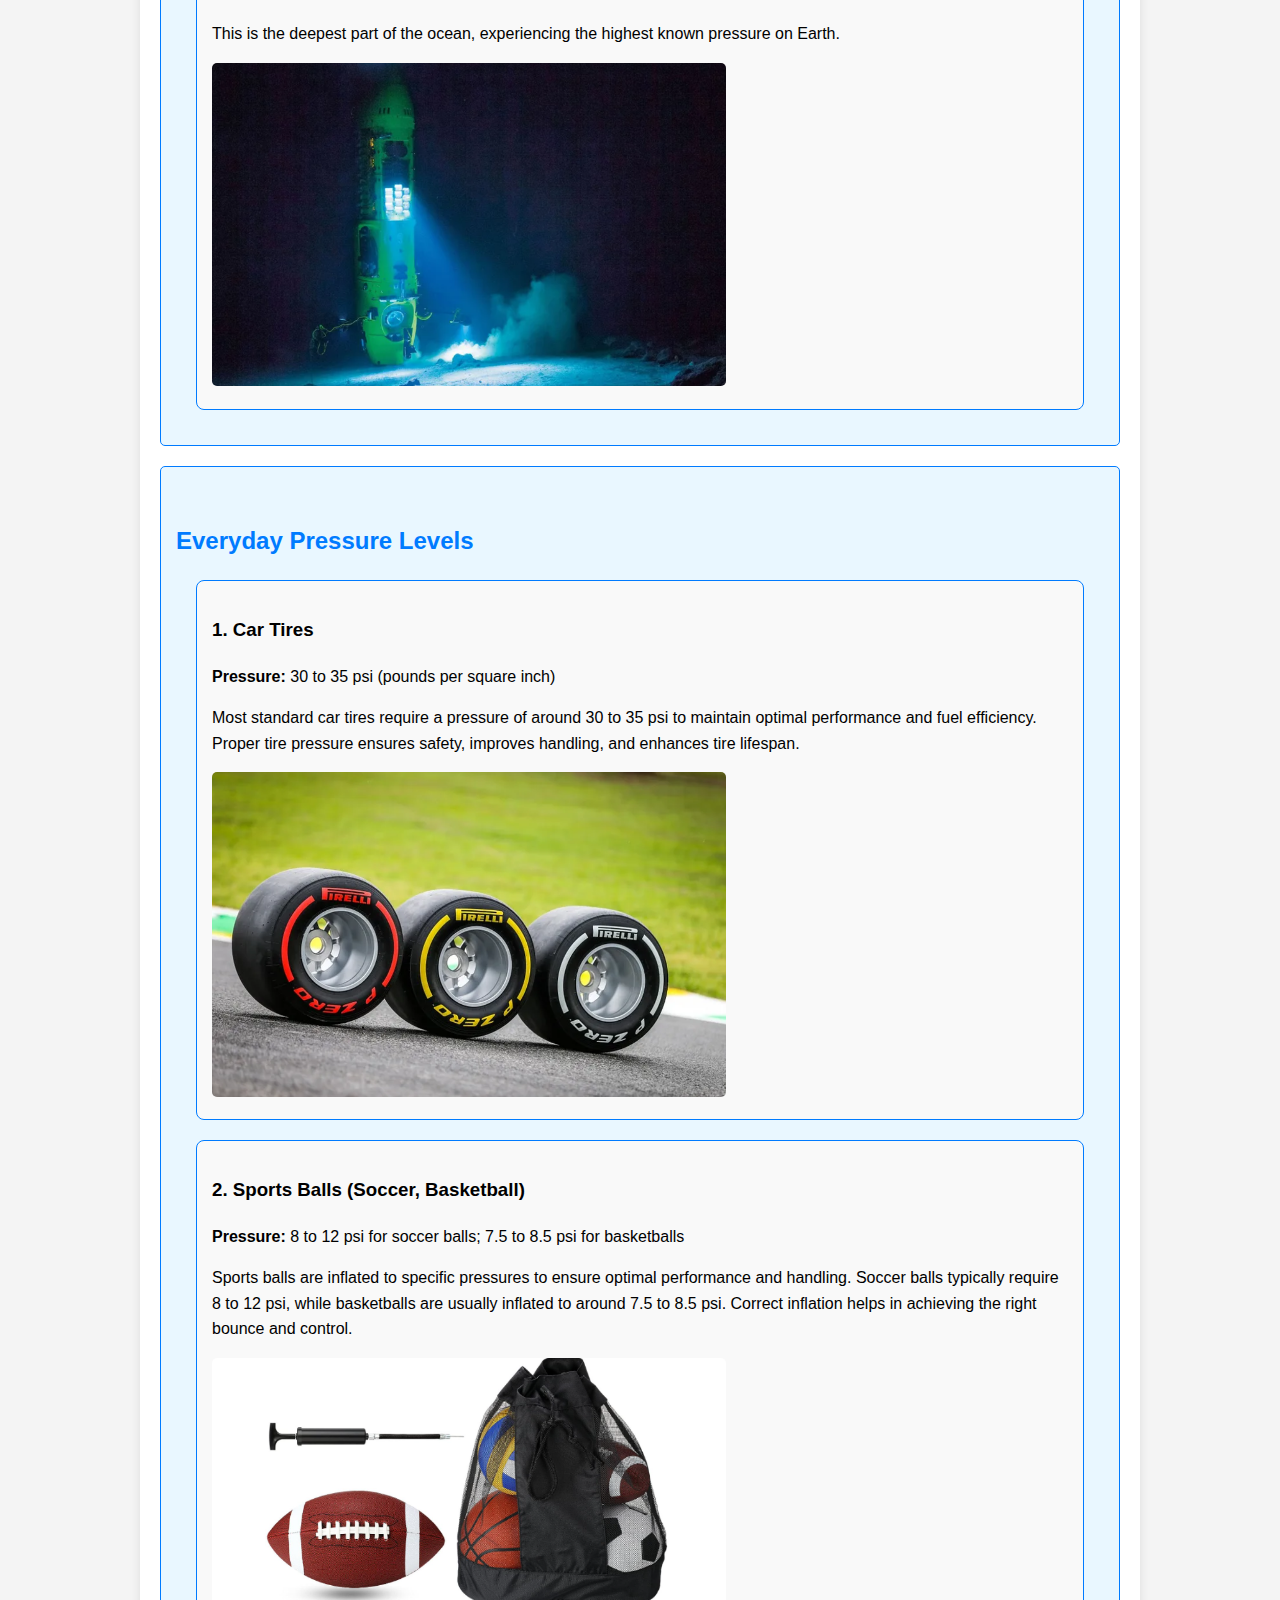
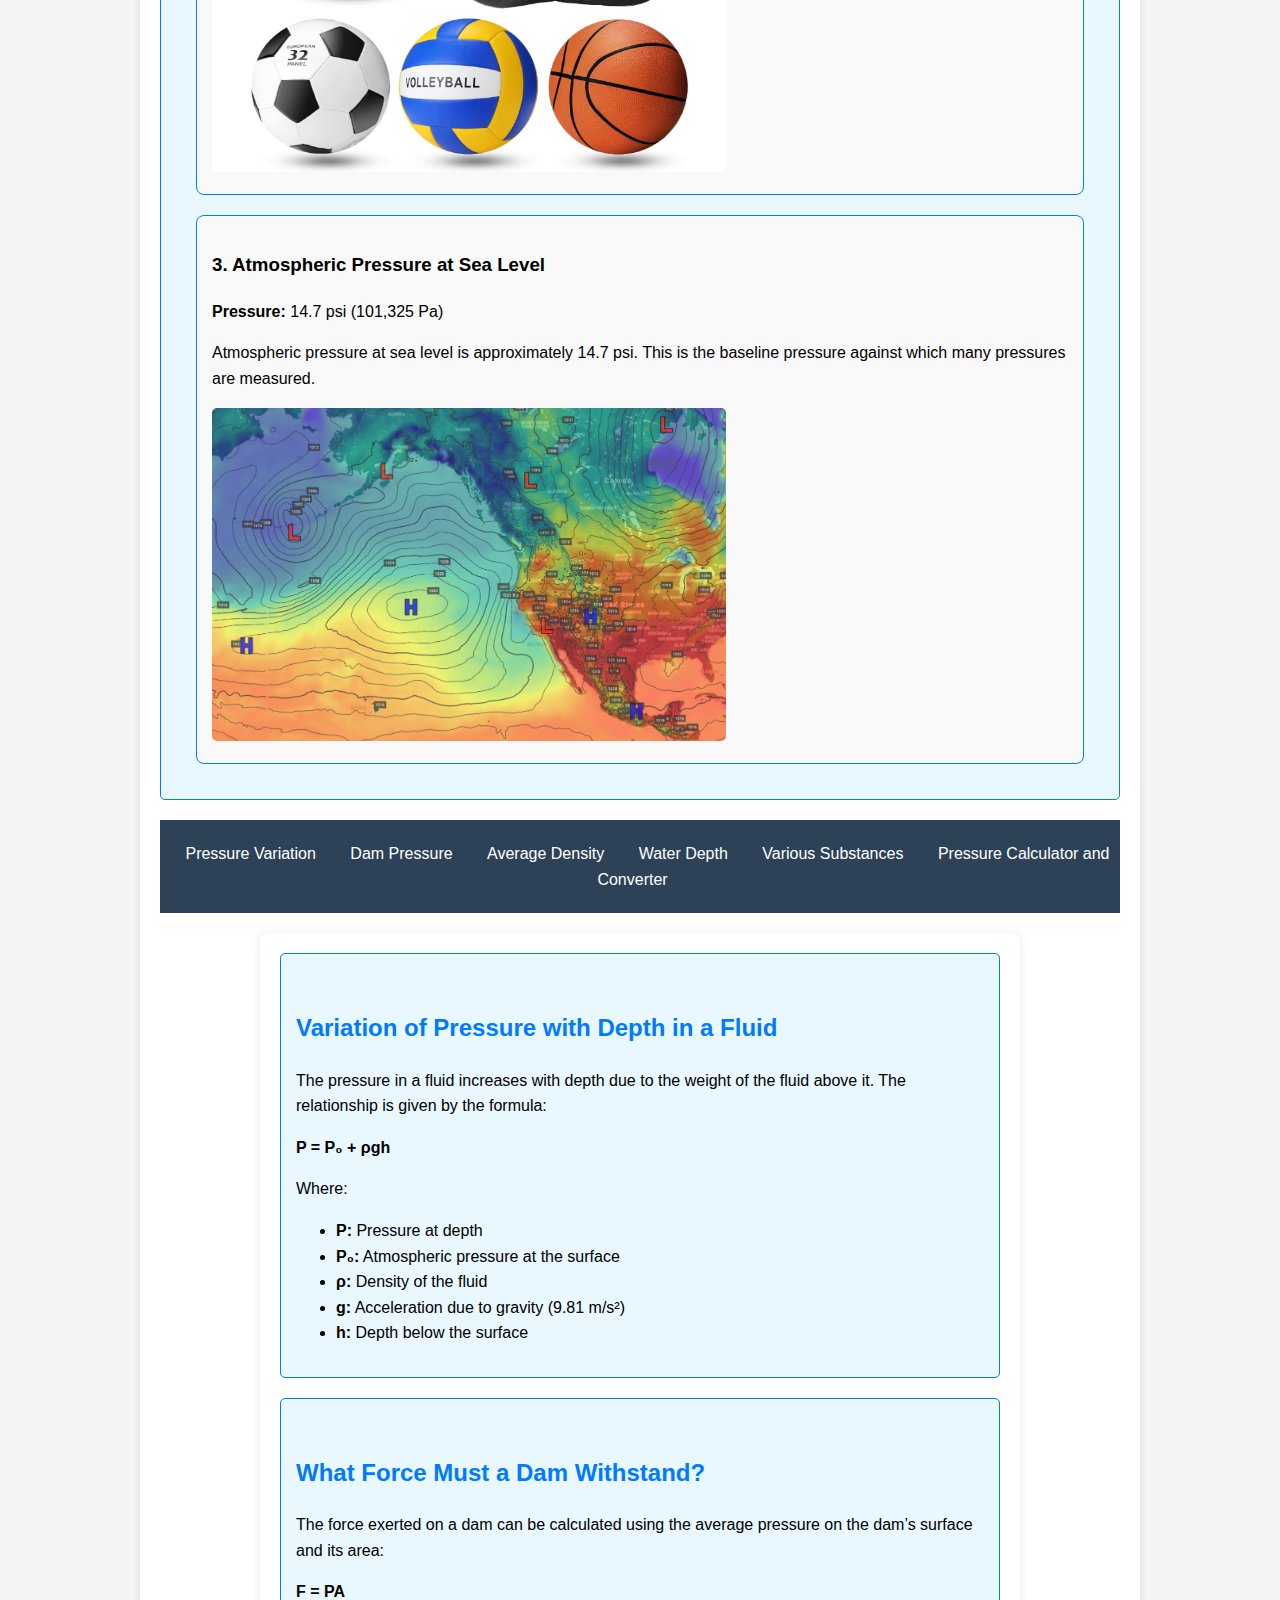
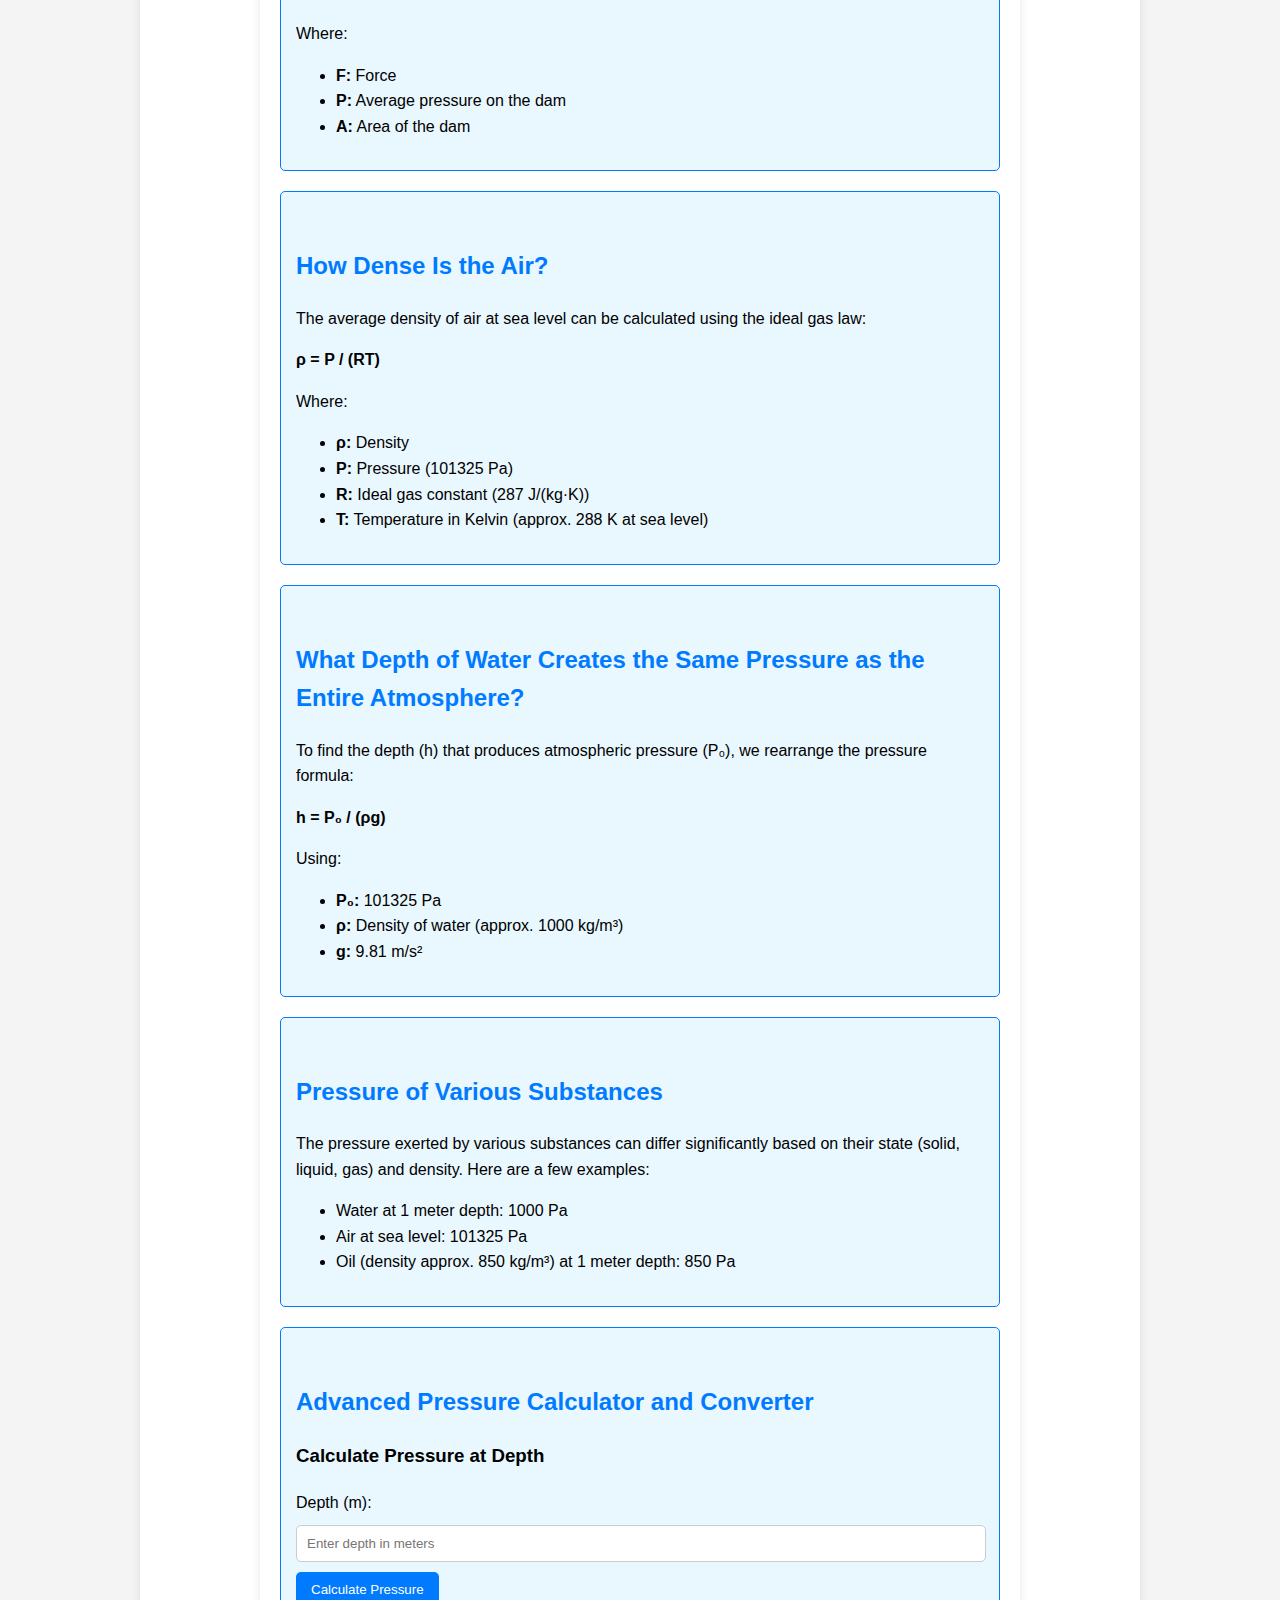
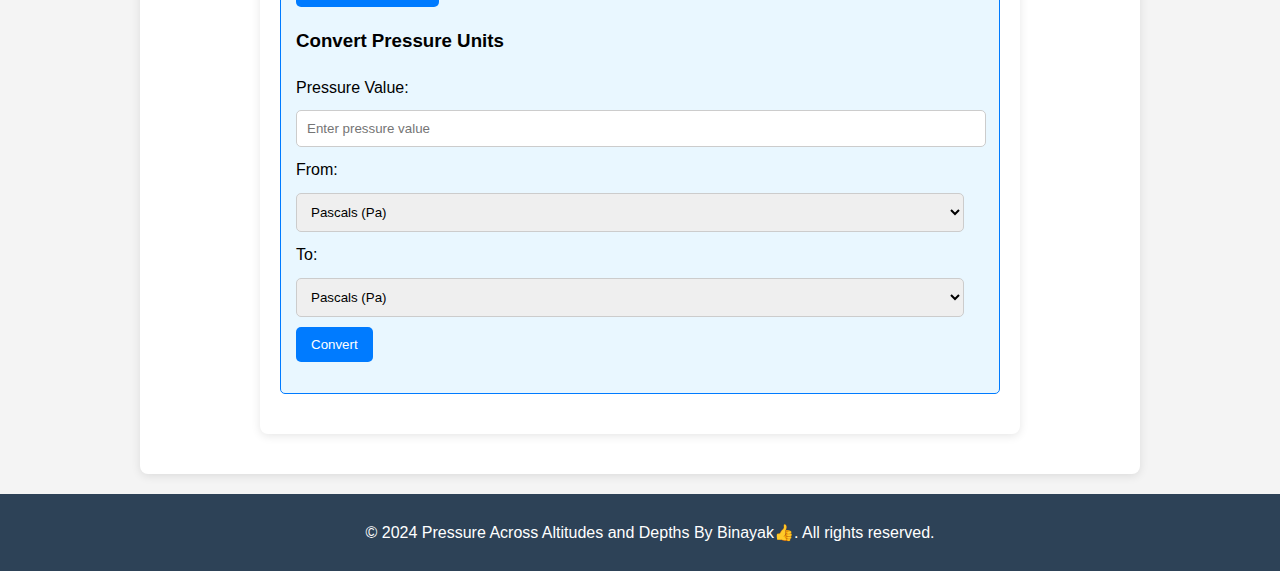
==== commit 94b4d3f2: "styled interface to align with the theme of atmospheric and oceanic exploration" ====
--- a/altitudes-and-abysses/index.html
+++ b/altitudes-and-abysses/index.html
@@ -283,7 +283,7 @@
     </main>
 
     <footer>
-        <p>&copy; 2024 Pressure Across Altitudes and Depths By Bijay. All rights reserved.</p>
+        <p>&copy; 2024 Pressure Across Altitudes and Depths By Binayak👍. All rights reserved.</p>
     </footer>
 </body>
 </html>
